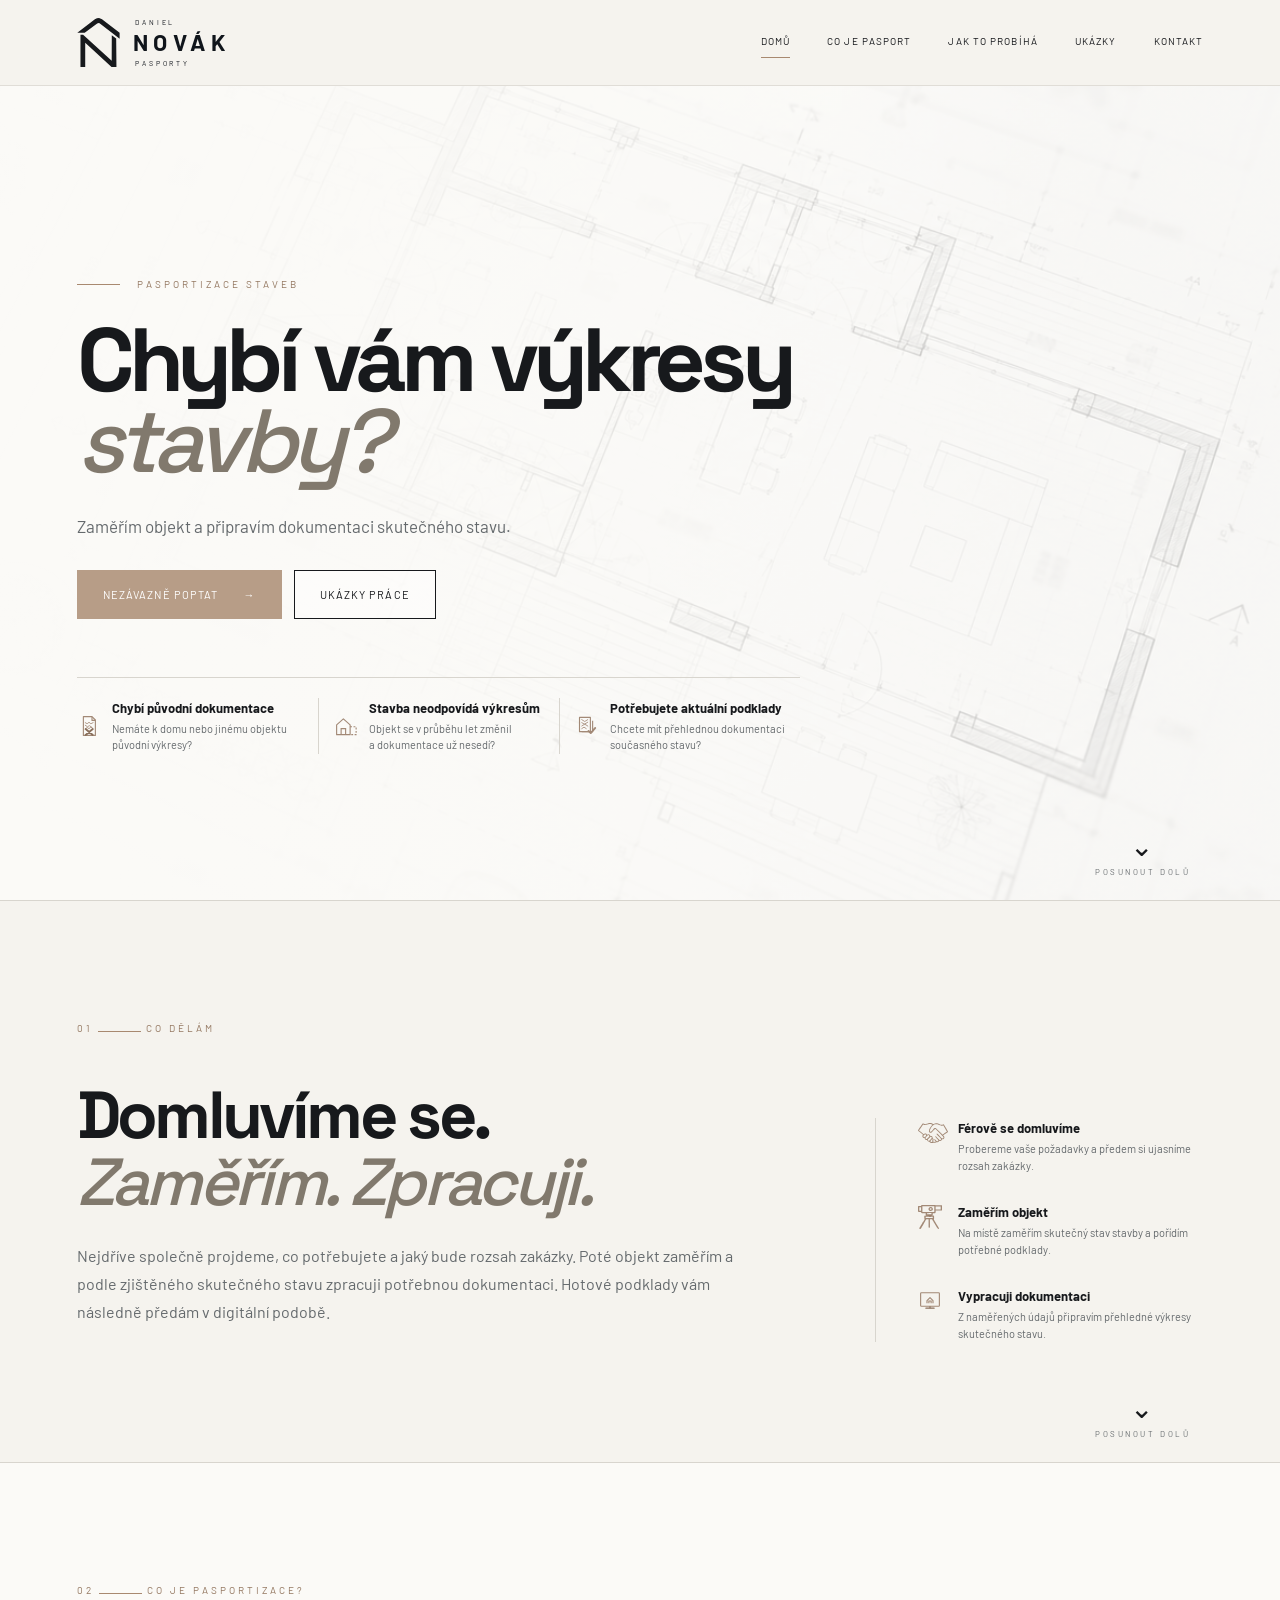
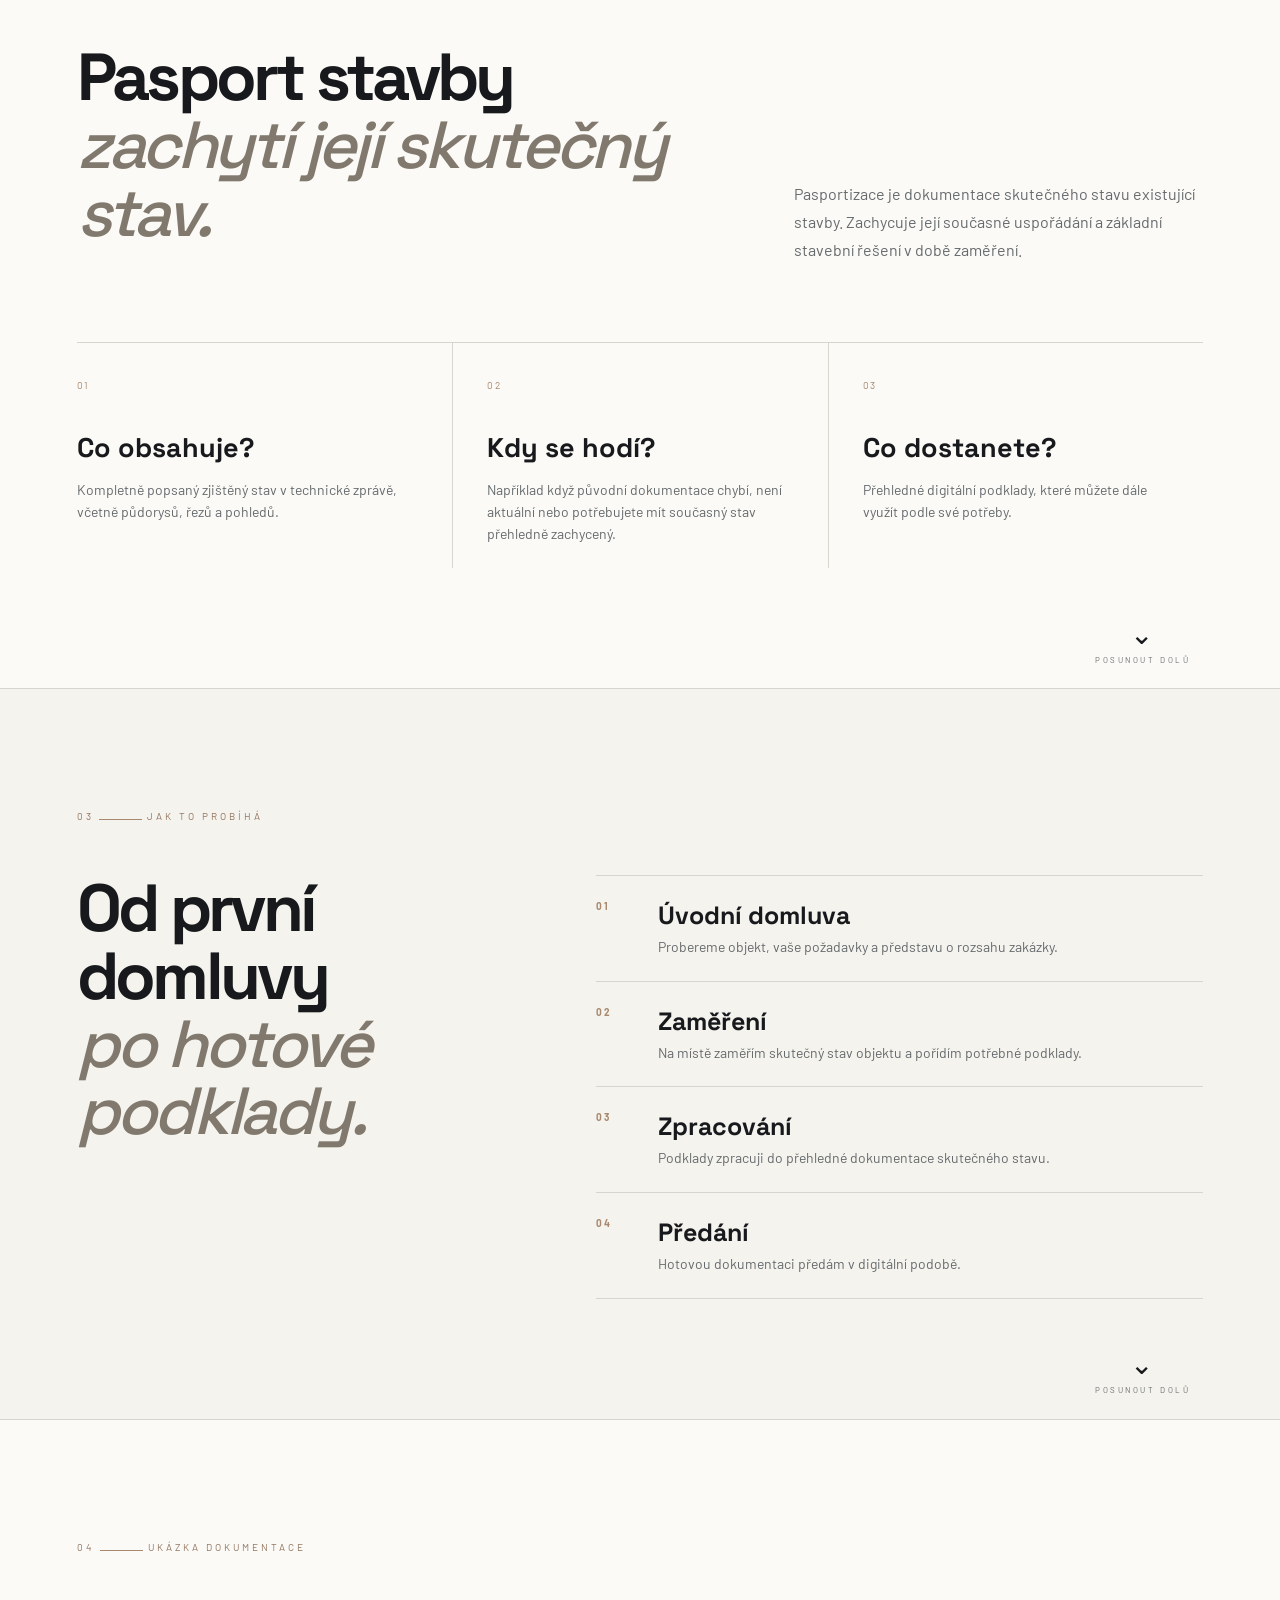
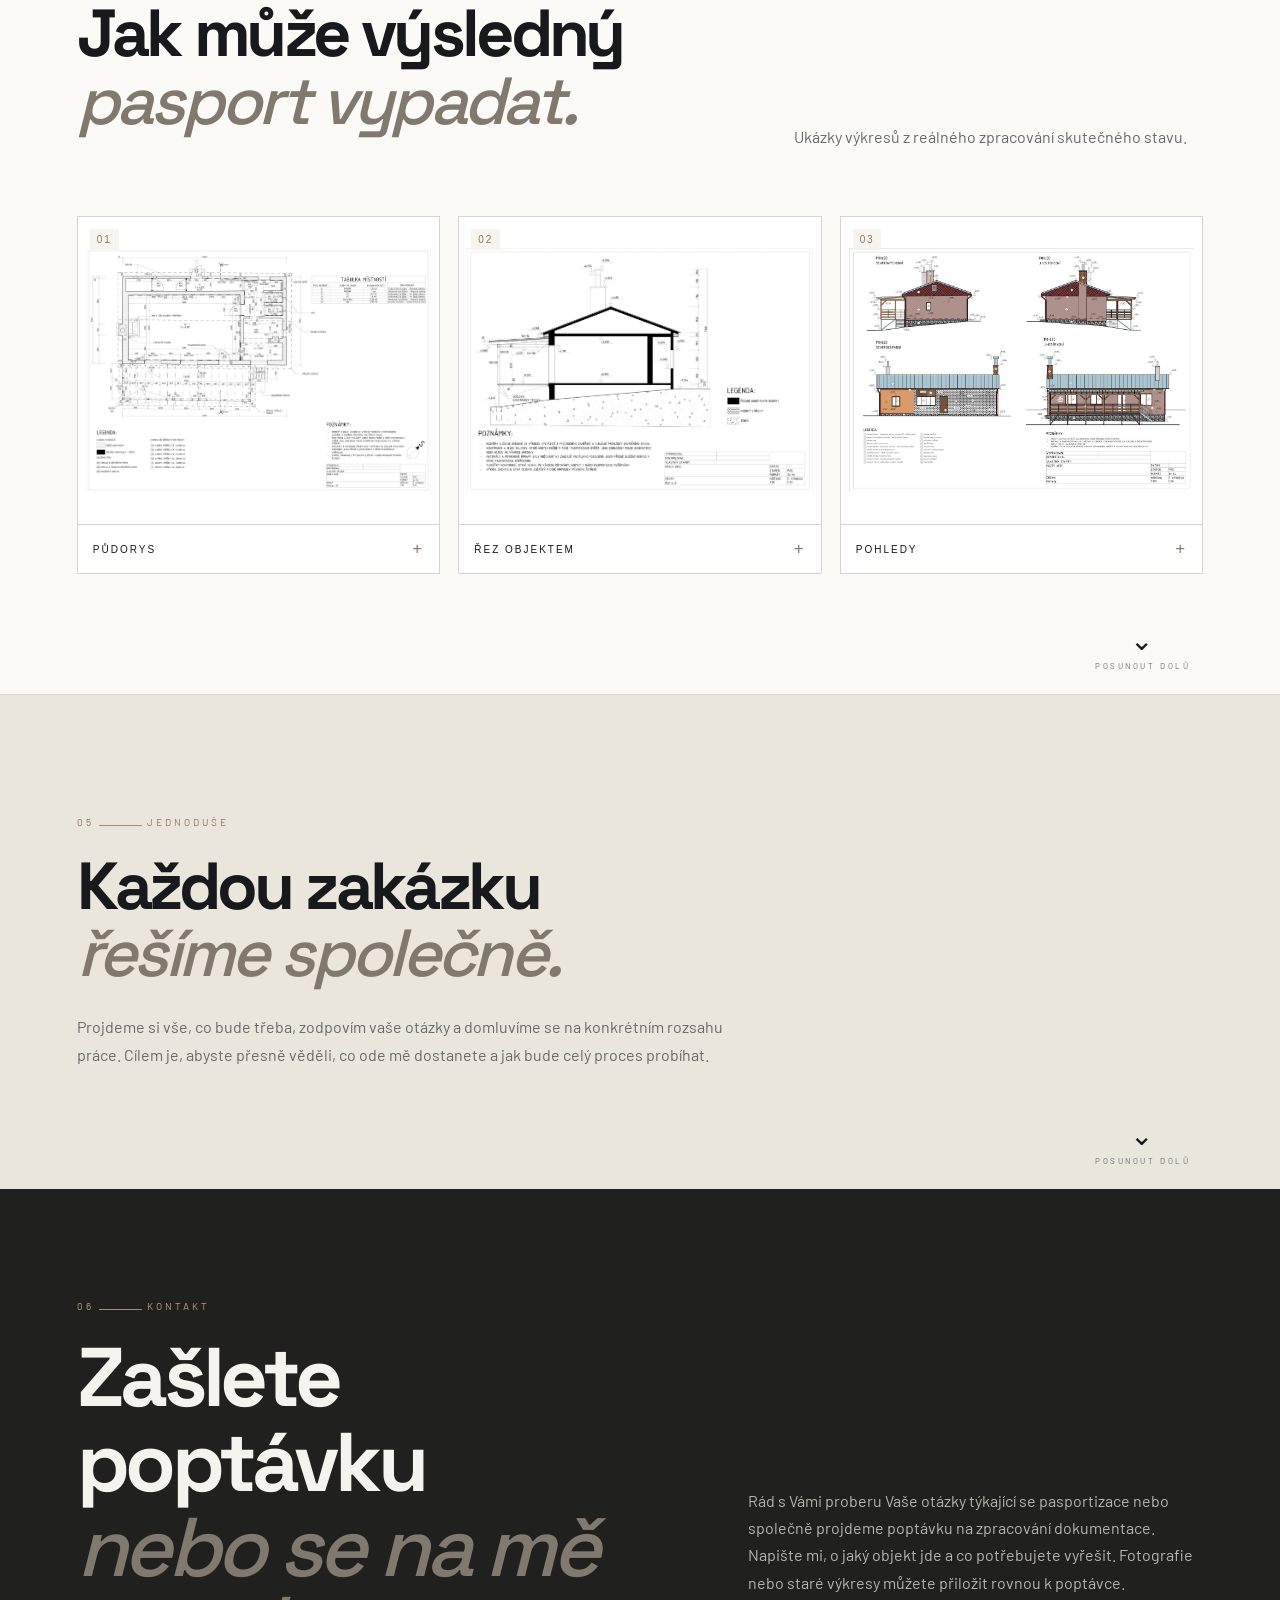
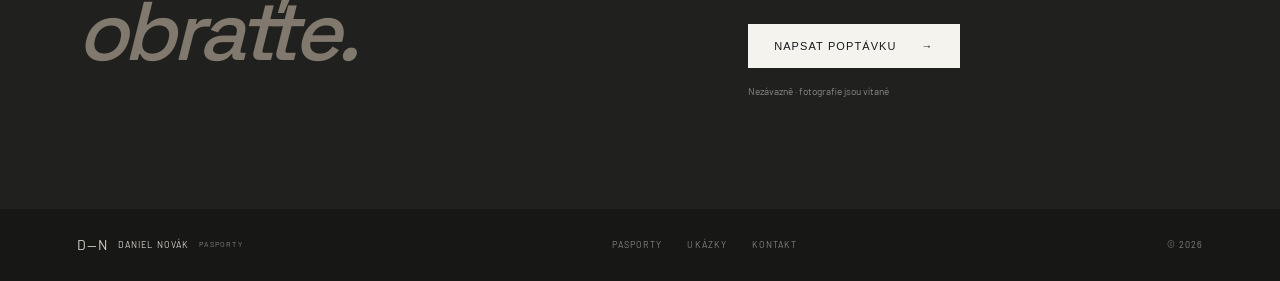
==== index.html @ d44c8918 "Upravit text sekce Co dělám" ====
<!doctype html>
<html lang="cs">
<head>
<meta charset="utf-8">
<meta name="viewport" content="width=device-width,initial-scale=1">
<meta name="description" content="Daniel Novák — pasporty staveb, zaměření skutečného stavu a přehledná technická dokumentace.">
<title>Daniel Novák — Pasporty staveb</title>
<link rel="stylesheet" href="style.css">
<link rel="icon" href="favicon.svg">
</head>
<body>
<header class="site-header">
  <a class="brand" href="#top" aria-label="Daniel Novák Pasporty">
    <img class="brand-mark" src="logo-mark.svg" alt="" aria-hidden="true">
    <span class="brand-type">
      <small>DANIEL</small>
      <strong>NOVÁK</strong>
      <small>PASPORTY</small>
    </span>
  </a>
  <nav>
    <a class="active" href="#top">Domů</a>
    <a href="#sluzby">Co je pasport</a>
    <a href="#proces">Jak to probíhá</a>
    <a href="#ukazky">Ukázky</a>
    <a href="#kontakt">Kontakt</a>
  </nav>
</header>

<main id="top">
<section class="hero">
  <div class="hero-blueprint" aria-hidden="true"></div>
  <div class="hero-inner">
    <div class="hero-copy">
      <div class="eyebrow"><span></span>PASPORTIZACE STAVEB</div>
      <h1>Chybí vám výkresy<br><em>stavby?</em></h1>
      <p class="lead">Zaměřím objekt a připravím dokumentaci skutečného stavu.</p>
      <div class="hero-actions">
        <a class="btn primary" href="#kontakt">Nezávazně poptat <span>→</span></a>
        <a class="btn secondary" href="#ukazky">Ukázky práce</a>
      </div>
      <div class="hero-services">
        <div><span class="feature-icon feature-svg" aria-hidden="true"><img src="icon-missing-doc.svg" alt=""></span><div><b>Chybí původní dokumentace</b><small>Nemáte k domu nebo jinému objektu<br>původní výkresy?</small></div></div>
        <div><span class="feature-icon feature-svg" aria-hidden="true"><img src="icon-changed-building.svg" alt=""></span><div><b>Stavba neodpovídá výkresům</b><small>Objekt se v průběhu let změnil<br>a dokumentace už nesedí?</small></div></div>
        <div><span class="feature-icon feature-svg" aria-hidden="true"><img src="icon-docs-check.svg" alt=""></span><div><b>Potřebujete aktuální podklady</b><small>Chcete mít přehlednou dokumentaci<br>současného stavu?</small></div></div>
      </div>
    <a class="scroll-cue" href="#intro" aria-label="Posunout dolů"><span>⌄</span>POSUNOUT DOLŮ</a>
  </div>
</section>

<section id="intro" class="intro modern-section">
  <a class="scroll-cue section-scroll-cue" href="#sluzby" aria-label="Posunout na další oddíl"><span>⌄</span>POSUNOUT DOLŮ</a>
  <div class="section-kicker">01 <i></i> CO DĚLÁM</div>
  <div class="intro-grid">
    <div>
      <h2>Domluvíme se.<br><em>Zaměřím. Zpracuji.</em></h2>
      <p>Nejdříve společně projdeme, co potřebujete a jaký bude rozsah zakázky. Poté objekt zaměřím a podle zjištěného skutečného stavu zpracuji potřebnou dokumentaci. Hotové podklady vám následně předám v digitální podobě.</p>
    </div>
    <div class="benefits">
      <div><span class="benefit-icon" aria-hidden="true"><img src="icon-handshake-user.svg" alt=""></span><b>Férově se domluvíme</b><small>Probereme vaše požadavky a předem si ujasníme rozsah zakázky.</small></div>
      <div><span class="benefit-icon" aria-hidden="true"><img src="icon-totalstation.svg" alt=""></span><b>Zaměřím objekt</b><small>Na místě zaměřím skutečný stav stavby a pořídím potřebné podklady.</small></div>
      <div><span class="benefit-icon" aria-hidden="true"><img src="icon-monitor-house.svg" alt=""></span><b>Vypracuji dokumentaci</b><small>Z naměřených údajů připravím přehledné výkresy skutečného stavu.</small></div>
    </div>
  </div>
</section>

<section id="sluzby" class="services modern-section">
  <a class="scroll-cue section-scroll-cue" href="#proces" aria-label="Posunout na další oddíl"><span>⌄</span>POSUNOUT DOLŮ</a>
  <div class="section-kicker">02 <i></i> CO JE PASPORTIZACE?</div>
  <div class="services-head">
    <div><h2>Pasport stavby<br><em>zachytí její skutečný stav.</em></h2></div>
    <p>Pasportizace je dokumentace skutečného stavu existující stavby. Zachycuje její současné uspořádání a základní stavební řešení v době zaměření.</p>
  </div>
  <div class="service-list">
    <article><span>01</span><h3>Co obsahuje?</h3><p>Kompletně popsaný zjištěný stav v technické zprávě, včetně půdorysů, řezů a pohledů.</p></article>
    <article><span>02</span><h3>Kdy se hodí?</h3><p>Například když původní dokumentace chybí, není aktuální nebo potřebujete mít současný stav přehledně zachycený.</p></article>
    <article><span>03</span><h3>Co dostanete?</h3><p>Přehledné digitální podklady, které můžete dále využít podle své potřeby.</p></article>
  </div>
</section>

<section id="proces" class="process modern-section">
  <a class="scroll-cue section-scroll-cue" href="#ukazky" aria-label="Posunout na další oddíl"><span>⌄</span>POSUNOUT DOLŮ</a>
  <div class="section-kicker">03 <i></i> JAK TO PROBÍHÁ</div>
  <div class="process-grid">
    <div><h2>Od první domluvy<br><em>po hotové podklady.</em></h2></div>
    <div class="steps">
      <div class="step"><b>01</b><div><h3>Úvodní domluva</h3><p>Probereme objekt, vaše požadavky a představu o rozsahu zakázky.</p></div></div>
      <div class="step"><b>02</b><div><h3>Zaměření</h3><p>Na místě zaměřím skutečný stav objektu a pořídím potřebné podklady.</p></div></div>
      <div class="step"><b>03</b><div><h3>Zpracování</h3><p>Podklady zpracuji do přehledné dokumentace skutečného stavu.</p></div></div>
      <div class="step"><b>04</b><div><h3>Předání</h3><p>Hotovou dokumentaci předám v digitální podobě.</p></div></div>
    </div>
  </div>
</section>

<section id="ukazky" class="samples modern-section">
  <a class="scroll-cue section-scroll-cue" href="#note" aria-label="Posunout na další oddíl"><span>⌄</span>POSUNOUT DOLŮ</a>
  <div class="section-kicker">04 <i></i> UKÁZKA DOKUMENTACE</div>
  <div class="samples-head">
    <div><h2>Jak může výsledný<br><em>pasport vypadat.</em></h2></div>
    <p>Ukázky výkresů z reálného zpracování skutečného stavu.</p>
  </div>
  <div class="sample-grid">
    <button class="sample-card" type="button" data-index="0"><span class="sample-number">01</span><img src="Pudorys1NP.jpg" alt="Ukázka půdorysu skutečného stavu"><span class="sample-label">PŮDORYS <b>+</b></span></button>
    <button class="sample-card" type="button" data-index="1"><span class="sample-number">02</span><img src="Rez.jpg" alt="Ukázka řezu skutečného stavu"><span class="sample-label">ŘEZ OBJEKTEM <b>+</b></span></button>
    <button class="sample-card" type="button" data-index="2"><span class="sample-number">03</span><img src="Pohledy.jpg" alt="Ukázka pohledů skutečného stavu"><span class="sample-label">POHLEDY <b>+</b></span></button>
  </div>
</section>

<section id="note" class="note-section modern-section">
  <a class="scroll-cue section-scroll-cue" href="#kontakt" aria-label="Posunout na další oddíl"><span>⌄</span>POSUNOUT DOLŮ</a>
  <div class="note-inner">
    <div class="section-kicker">05 <i></i> JEDNODUŠE</div>
    <h2>Každou zakázku<br><em>řešíme společně.</em></h2>
    <p>Projdeme si vše, co bude třeba, zodpovím vaše otázky a domluvíme se na konkrétním rozsahu práce. Cílem je, abyste přesně věděli, co ode mě dostanete a jak bude celý proces probíhat.</p>
  </div>
</section>

<section id="kontakt" class="contact">
  <div class="contact-grid">
    <div>
      <div class="section-kicker">06 <i></i> KONTAKT</div>
      <h2>Zašlete poptávku<br><em>nebo se na mě obraťte.</em></h2>
    </div>
    <div class="contact-copy">
      <p>Rád s Vámi proberu Vaše otázky týkající se pasportizace nebo společně projdeme poptávku na zpracování dokumentace. Napište mi, o jaký objekt jde a co potřebujete vyřešit. Fotografie nebo staré výkresy můžete přiložit rovnou k poptávce.</p>
      <button class="btn contact-btn" type="button" id="openForm">Napsat poptávku <span>→</span></button>
      <small>Nezávazně · fotografie jsou vítané</small>
    </div>
  </div>
</section>
</main>

<footer>
  <a class="footer-brand" href="#top"><span>D—N</span> DANIEL NOVÁK <small>PASPORTY</small></a>
  <div><a href="#sluzby">Pasporty</a><a href="#ukazky">Ukázky</a><a href="#kontakt">Kontakt</a></div>
  <span>© 2026</span>
</footer>

<div class="modal" id="formModal" aria-hidden="true">
  <div class="modal-inner">
    <button class="close" id="closeForm" aria-label="Zavřít">×</button>
    <div class="section-kicker">POPTÁVKA</div>
    <h2>Co potřebujete vyřešit?</h2>
    <p class="modal-intro">Stačí popsat situaci vlastními slovy. Pokud máte fotografie nebo staré podklady, můžete je přiložit.</p>
    <div id="formStatus" class="form-status" aria-live="polite" hidden></div>
    <form id="contactForm" action="https://api.web3forms.com/submit" method="POST" enctype="multipart/form-data">
      <input type="hidden" name="access_key" value="3f8d114f-0307-4c4b-8a6a-3b3fb3fdbe25">
      <input type="hidden" name="subject" value="Nová poptávka z d-novak.cz">
      <input type="checkbox" name="botcheck" tabindex="-1" autocomplete="off" style="display:none">
      <label>Co potřebujete?*<textarea name="message" required placeholder="Např. potřebuji zaměřit starší rodinný dům a připravit půdorysy…"></textarea></label>
      <div class="form-grid">
        <label>E-mail*<input type="email" name="email" required placeholder="vas@email.cz"></label>
        <label>Telefon<input type="tel" name="phone" placeholder="+420 …"></label>
      </div>
      <label>Fotografie nebo podklady<input type="file" name="attachment" multiple accept="image/*,.pdf"></label>
      <p class="note">Přílohy jsou dobrovolné. Pomohou mi lépe pochopit rozsah zakázky.</p>
      <label class="check"><input type="checkbox" name="consent" value="Souhlasím" required><span>Souhlasím se zpracováním údajů za účelem vyřízení poptávky.</span></label>
      <button class="btn primary" type="submit">Odeslat poptávku <span>→</span></button>
    </form>
  </div>
</div>
<div class="lightbox" id="drawingLightbox" aria-hidden="true">
  <button class="lightbox-close" type="button" aria-label="Zavřít">×</button>
  <button class="lightbox-arrow lightbox-prev" type="button" aria-label="Předchozí výkres">←</button>
  <div class="lightbox-stage">
    <img id="lightboxImage" src="" alt="">
    <div class="lightbox-meta"><span id="lightboxTitle"></span><small id="lightboxCount"></small></div>
  </div>
  <button class="lightbox-arrow lightbox-next" type="button" aria-label="Další výkres">→</button>
</div>
<script src="script.js"></script>
</body>
</html>
---- style.css ----
@import url('https://fonts.googleapis.com/css2?family=Barlow:wght@400;500;600;700&family=Space+Grotesk:wght@400;500;600;700&display=swap');
:root{
--bg:#f5f3ee;--paper:#fbfaf7;--ink:#17191c;--muted:#656a6d;--line:#d8d5ce;--accent:#a88970;--dark:#20211f;
}
*{box-sizing:border-box}
html{scroll-behavior:smooth}
body{margin:0;background:var(--bg);color:var(--ink);font-family:Barlow,Arial,sans-serif;line-height:1.55}
body.lock{overflow:hidden}
a{color:inherit;text-decoration:none}
.site-header{height:86px;padding:0 6vw;display:flex;align-items:center;justify-content:space-between;position:sticky;top:0;background:rgba(245,243,238,.88);backdrop-filter:blur(14px);z-index:10;border-bottom:1px solid rgba(216,213,206,.7)}
.brand{display:flex;align-items:center;gap:13px;color:#10151b}
.brand-mark{width:43px;height:49px;flex:none}
.brand-type{display:grid;line-height:1}
.brand-type small{font-size:7px;letter-spacing:.42em;margin-left:2px}
.brand-type strong{font-size:23px;letter-spacing:.24em;margin:5px 0 6px}
nav{display:flex;gap:37px;align-items:center;text-transform:uppercase;font-size:10px;letter-spacing:.11em}
nav a{padding:7px 0;border-bottom:1px solid transparent;transition:.2s}
nav a.active{border-color:var(--accent)}
@media (hover:hover) and (pointer:fine){nav a:hover{border-color:var(--accent)}}
.hero{min-height:calc(100vh - 86px);position:relative;overflow:hidden;background:var(--paper)}
.hero-blueprint{position:absolute;inset:0;background-image:linear-gradient(90deg,rgba(251,250,247,.98) 0%,rgba(251,250,247,.88) 29%,rgba(251,250,247,.42) 55%,rgba(251,250,247,.05) 78%),url("pudorys_title.png");background-repeat:no-repeat;background-size:cover,auto 125%;background-position:center,right center;opacity:.34;transition:opacity .2s}
.hero-inner{position:relative;z-index:1;min-height:calc(100vh - 86px);padding:110px 6vw 65px;display:flex;align-items:center}
.hero-copy{max-width:900px}
.eyebrow,.section-kicker{font-size:10px;letter-spacing:.3em;color:#947861;text-transform:uppercase}
.eyebrow{display:flex;align-items:center;gap:17px}.eyebrow span,.section-kicker i{display:inline-block;width:43px;height:1px;background:var(--accent)}
.hero h1{font:700 clamp(58px,7vw,100px)/.91 "Space Grotesk",Arial,sans-serif;letter-spacing:-.065em;margin:27px 0 29px}
em{font-style:italic;font-weight:500;color:#81796d}
.lead{max-width:650px;color:var(--muted);font-size:17px;line-height:1.65;margin:0 0 30px}
.hero-actions{display:flex;gap:12px;margin-bottom:58px}
.btn{display:inline-flex;align-items:center;justify-content:center;gap:25px;padding:15px 25px;border:1px solid var(--ink);font-size:11px;letter-spacing:.1em;text-transform:uppercase;cursor:pointer;transition:.2s}
.btn.primary{background:#b79d87;color:white;border-color:#b79d87}.btn:hover{transform:translateY(-1px);background:var(--ink);color:white;border-color:var(--ink)}
.btn.secondary{background:rgba(255,255,255,.3)}
.hero-services{display:grid;grid-template-columns:repeat(3,1fr);max-width:900px;border-top:1px solid var(--line);padding-top:20px}
.hero-services>div{display:flex;gap:11px;padding-right:15px;min-width:0}
.hero-services>div+div{border-left:1px solid var(--line);padding-left:15px}
.feature-icon{font-size:27px;color:var(--accent);line-height:1}
.hero-services b,.benefits b{display:block;font-size:13px;margin-bottom:3px}.hero-services small,.benefits small{display:block;color:var(--muted);font-size:11px;line-height:1.5}.feature-svg{display:flex;align-items:center;flex:none}.feature-svg img{width:24px;height:24px;display:block}
.scroll-cue{position:absolute;right:7vw;bottom:22px;font-size:8px;letter-spacing:.32em;color:var(--muted);display:grid;gap:7px;text-align:center;cursor:pointer;transition:color .2s;text-decoration:none}.section-scroll-cue{z-index:2}.scroll-cue span{font-size:28px;line-height:1;color:var(--ink);transition:transform .2s}.scroll-cue:hover{color:var(--ink)}.scroll-cue:hover span{transform:translateY(3px)}
.modern-section{position:relative;padding:120px 6vw;border-top:1px solid var(--line)}
.intro-grid{margin-top:45px;display:grid;grid-template-columns:1.35fr .65fr;gap:9vw;align-items:end}
.intro h2,.services h2,.process h2,.samples h2,.note-section h2,.contact h2{font:700 clamp(44px,5.2vw,74px)/1.02 "Space Grotesk",Arial,sans-serif;letter-spacing:-.055em;margin:0 0 25px}
.intro p,.services-head p,.samples-head p,.note-inner p{max-width:660px;color:var(--muted);font-size:16px;line-height:1.75}
.text-link{display:inline-block;margin-top:13px;font-size:10px;letter-spacing:.2em;text-transform:uppercase;color:#947861;border-bottom:1px solid var(--accent);padding-bottom:6px}.text-link span{margin-left:18px}
.benefits{border-left:1px solid var(--line);padding-left:42px;display:grid;gap:28px}.benefits>div{display:grid;grid-template-columns:40px 1fr;align-items:start}.benefits span{color:var(--accent);grid-row:span 2}.benefit-icon{width:30px;height:30px;display:flex;align-items:center;justify-content:flex-start}.benefit-icon img{width:24px;height:24px;display:block}.benefit-icon img[src="icon-handshake-user.svg"]{width:30px;height:20px;object-fit:contain}
.services{background:var(--paper)}.services-head{display:grid;grid-template-columns:1.2fr .8fr;gap:8vw;margin-top:45px;align-items:end}
.services-head p{margin:0 0 8px}.service-list{display:grid;grid-template-columns:repeat(3,1fr);margin-top:70px;border-top:1px solid var(--line)}
.service-list article{padding:28px 34px 10px 0;min-height:205px}.service-list article+article{border-left:1px solid var(--line);padding-left:34px}.service-list article>span{font-size:10px;color:var(--accent);letter-spacing:.15em}.service-list h3{font:700 27px "Space Grotesk",Arial,sans-serif;margin:34px 0 10px}.service-list p{color:var(--muted);font-size:14px;max-width:360px}
.process-grid{display:grid;grid-template-columns:.8fr 1.2fr;gap:9vw;margin-top:50px}.steps{max-width:850px}.step{display:grid;grid-template-columns:52px 1fr;gap:10px;padding:23px 0;border-top:1px solid var(--line)}.step:last-child{border-bottom:1px solid var(--line)}.step>b{font-size:10px;color:var(--accent);letter-spacing:.12em}.step h3{font:700 25px "Space Grotesk",Arial,sans-serif;margin:0 0 5px}.step p{color:var(--muted);font-size:14px;margin:0}
.samples{background:var(--paper)}.samples-head{display:grid;grid-template-columns:1.2fr .8fr;gap:8vw;margin-top:45px;align-items:end}.samples-head p{margin:0 0 10px}
.note-section{background:#eae6dc}.note-inner{max-width:1000px}.note-inner h2{margin-top:22px}.note-inner p{margin:0}
.contact{padding:110px 6vw;background:var(--dark);color:var(--bg)}.contact-grid{display:grid;grid-template-columns:1.1fr .9fr;gap:9vw;align-items:end}.contact .section-kicker{color:#b89d85}.contact h2{font-size:clamp(52px,6.5vw,88px);margin-top:20px}.contact-copy p{max-width:500px;color:#b8b5ae;font-size:16px;line-height:1.7;margin:0 0 28px}.contact-btn{background:var(--bg);color:var(--ink);border-color:var(--bg)}.contact-copy>small{display:block;margin-top:16px;color:#85857f;font-size:10px}
footer{display:flex;align-items:center;justify-content:space-between;padding:25px 6vw;background:#171816;color:#85857f;font-size:9px;letter-spacing:.12em;text-transform:uppercase}.footer-brand{display:flex;gap:10px;align-items:center;color:#d7d2c9}.footer-brand span{font-size:14px}.footer-brand small{color:#85857f}.footer-brand+div{display:flex;gap:25px}
.modal{display:none;position:fixed;inset:0;background:#171816aa;z-index:30;padding:24px 20px;overflow:auto}.modal.open{display:flex;align-items:flex-start;justify-content:center}.modal-inner{position:relative;width:min(820px,100%);max-height:calc(100vh - 48px);overflow:auto;background:var(--bg);padding:52px 55px;margin:auto}.close{position:absolute;right:18px;top:18px;z-index:2;width:42px;height:42px;border:1px solid var(--line);background:var(--paper);font-size:28px;line-height:1;cursor:pointer;color:var(--ink);display:flex;align-items:center;justify-content:center;border-radius:50%;box-shadow:0 2px 8px #17181618}.close:hover{background:var(--bg)}.modal h2{font:700 43px/1 "Space Grotesk",Arial,sans-serif;letter-spacing:-.04em;margin:16px 0 13px}.modal-intro{color:var(--muted);font-size:14px;max-width:570px;margin:0 0 30px}form{display:grid;gap:20px}label{display:grid;gap:8px;font-size:11px;color:var(--muted)}textarea,input[type=email],input[type=tel],input[type=file]{font:14px Arial;border:1px solid var(--line);background:var(--paper);padding:12px;color:var(--ink);border-radius:0}textarea{min-height:135px;resize:vertical}.form-grid{display:grid;grid-template-columns:1fr 1fr;gap:15px}.check{display:flex;align-items:flex-start;gap:9px}.check input{margin-top:3px}.note{font-size:10px;color:var(--muted);margin:-10px 0 0}
.form-status{padding:15px 18px;border:1px solid var(--line);background:var(--paper);font-size:13px;line-height:1.45;margin:0 0 22px}
.form-status.success{background:#e8f6ec;border-color:#9ed2aa;color:#176b2c;font-weight:600}
.form-status.error{background:#fbeaea;border-color:#e2a4a4;color:#8b2525}
.form-status[hidden]{display:none}
@media(max-width:650px){
.site-header{height:70px;padding:0 6vw}.brand-mark{width:36px;height:41px}.brand-type strong{font-size:18px}nav{gap:14px;font-size:8px}nav a:nth-child(2),nav a:nth-child(3){display:none}
.hero{min-height:calc(100svh - 70px)}.hero-blueprint{background-size:cover,auto 100%;background-position:center,right center;opacity:.2}.hero-inner{min-height:calc(100svh - 70px);padding:80px 7vw 45px;align-items:center}.hero h1{font-size:clamp(50px,14vw,75px)}.lead{font-size:15px}.hero-actions{margin-bottom:40px;flex-wrap:wrap}.hero-services{grid-template-columns:1fr}.hero-services>div{padding:14px 0}.hero-services>div+div{border-left:0;border-top:1px solid var(--line);padding-left:0}.scroll-cue{display:none}
.modern-section{padding:82px 7vw}.intro-grid,.services-head,.process-grid,.samples-head,.contact-grid{grid-template-columns:1fr;gap:38px}.intro h2,.services h2,.process h2,.samples h2,.note-section h2{font-size:clamp(42px,12vw,60px)}.benefits{border-left:0;border-top:1px solid var(--line);padding:28px 0 0}.service-list{grid-template-columns:1fr;margin-top:45px}.service-list article,.service-list article+article{border-left:0;border-bottom:1px solid var(--line);padding:24px 0;min-height:0}.service-list h3{margin:20px 0 7px}.samples-head{margin-top:38px}.contact{padding:82px 7vw}.contact h2{font-size:clamp(48px,14vw,70px)}footer{flex-wrap:wrap;gap:18px}.footer-brand+div{display:none}.modal{padding:12px}.modal-inner{width:100%;max-height:calc(100vh - 24px);min-height:100%;padding:45px 25px}.modal h2{font-size:36px}.form-grid{grid-template-columns:1fr}
}
.sample-grid{display:grid !important;grid-template-columns:repeat(3,minmax(0,1fr)) !important;gap:18px;margin-top:55px}
.sample-card{position:relative;display:block;width:100%;padding:0;border:1px solid var(--line);background:#fff;overflow:hidden;cursor:pointer;text-align:left;color:var(--ink);transition:transform .25s,box-shadow .25s}
.sample-card:hover{transform:translateY(-4px);box-shadow:0 14px 35px rgba(23,25,28,.09)}
.sample-card img{display:block;width:100%;height:clamp(220px,24vw,330px);object-fit:contain;background:#fff;padding:8px}
.sample-number{position:absolute;z-index:1;top:12px;left:12px;font-size:10px;letter-spacing:.18em;color:#947861;background:rgba(245,243,238,.9);padding:5px 7px}
.sample-label{display:flex;justify-content:space-between;align-items:center;border-top:1px solid var(--line);padding:14px 15px;font-size:10px;letter-spacing:.2em;color:var(--ink)}
.sample-label b{font-size:17px;font-weight:400;color:#947861}
.lightbox{display:none;position:fixed;inset:0;z-index:50;background:rgba(17,18,17,.94);padding:35px 90px;align-items:center;justify-content:center}
.lightbox.open{display:flex}
.lightbox-stage{width:min(1120px,88vw);height:calc(100vh - 70px);display:flex;flex-direction:column;align-items:center;justify-content:center;gap:12px}
.lightbox-stage img{max-width:100%;max-height:calc(100% - 38px);object-fit:contain;background:#fff}
.lightbox-meta{width:100%;display:flex;justify-content:space-between;color:#ddd8cf;text-transform:uppercase;letter-spacing:.18em;font-size:10px}
.lightbox-meta small{color:#a89f92}
.lightbox-close,.lightbox-arrow{position:absolute;border:0;background:none;color:#f5f3ee;cursor:pointer;font-family:Barlow,Arial,sans-serif}
.lightbox-close{right:25px;top:18px;font-size:38px;font-weight:300}
.lightbox-arrow{top:50%;transform:translateY(-50%);font-size:34px;padding:25px 18px;opacity:.8;transition:opacity .2s}
.lightbox-arrow:hover{opacity:1}.lightbox-prev{left:20px}.lightbox-next{right:20px}
@media(min-width:651px) and (max-width:800px){
.hero-services{grid-template-columns:repeat(3,1fr)}
.hero-services>div{padding:0 15px 0 0}
.hero-services>div+div{border-left:1px solid var(--line);border-top:0;padding-left:15px}
}

@media(max-width:600px){.sample-grid{grid-template-columns:1fr !important;gap:14px;margin-top:40px}.sample-card img{height:290px}.lightbox{padding:20px 50px}.lightbox-stage{width:100%;height:calc(100vh - 40px)}.lightbox-arrow{font-size:28px;padding:15px 8px}.lightbox-prev{left:5px}.lightbox-next{right:5px}}
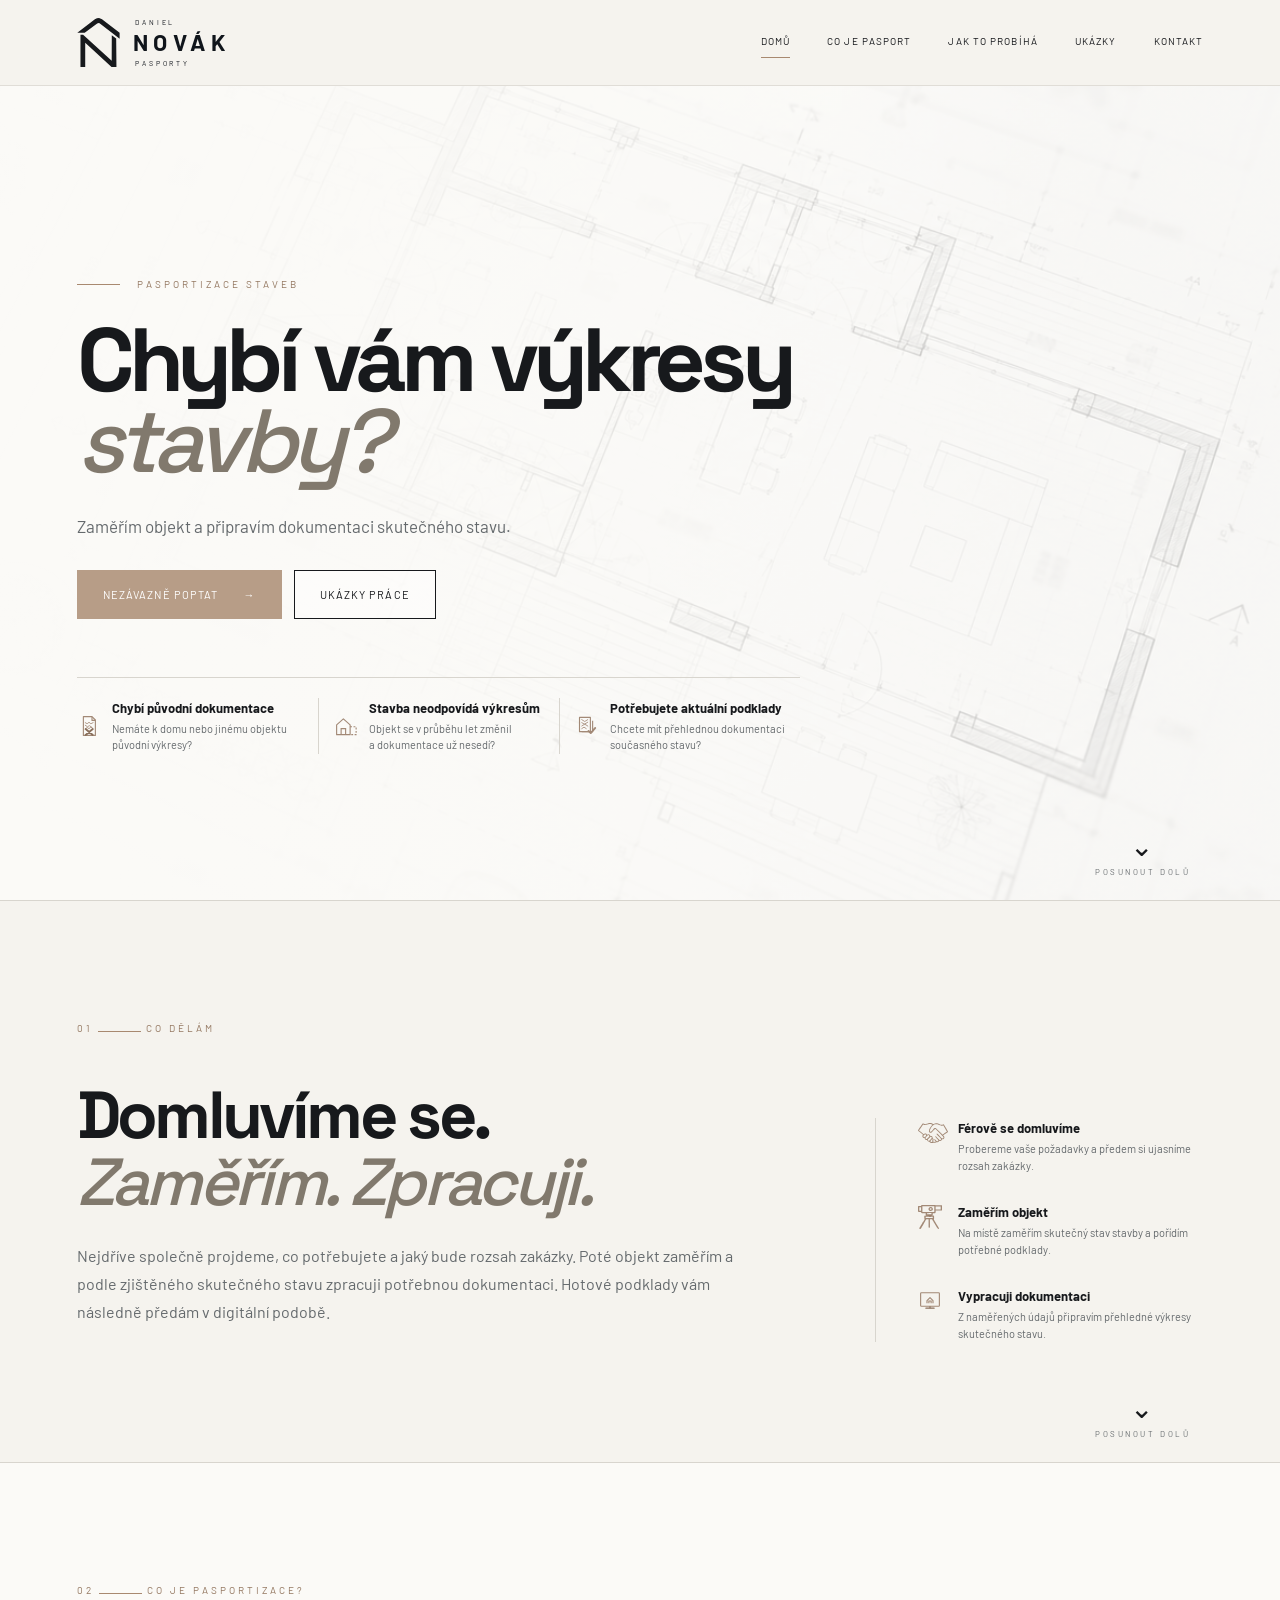
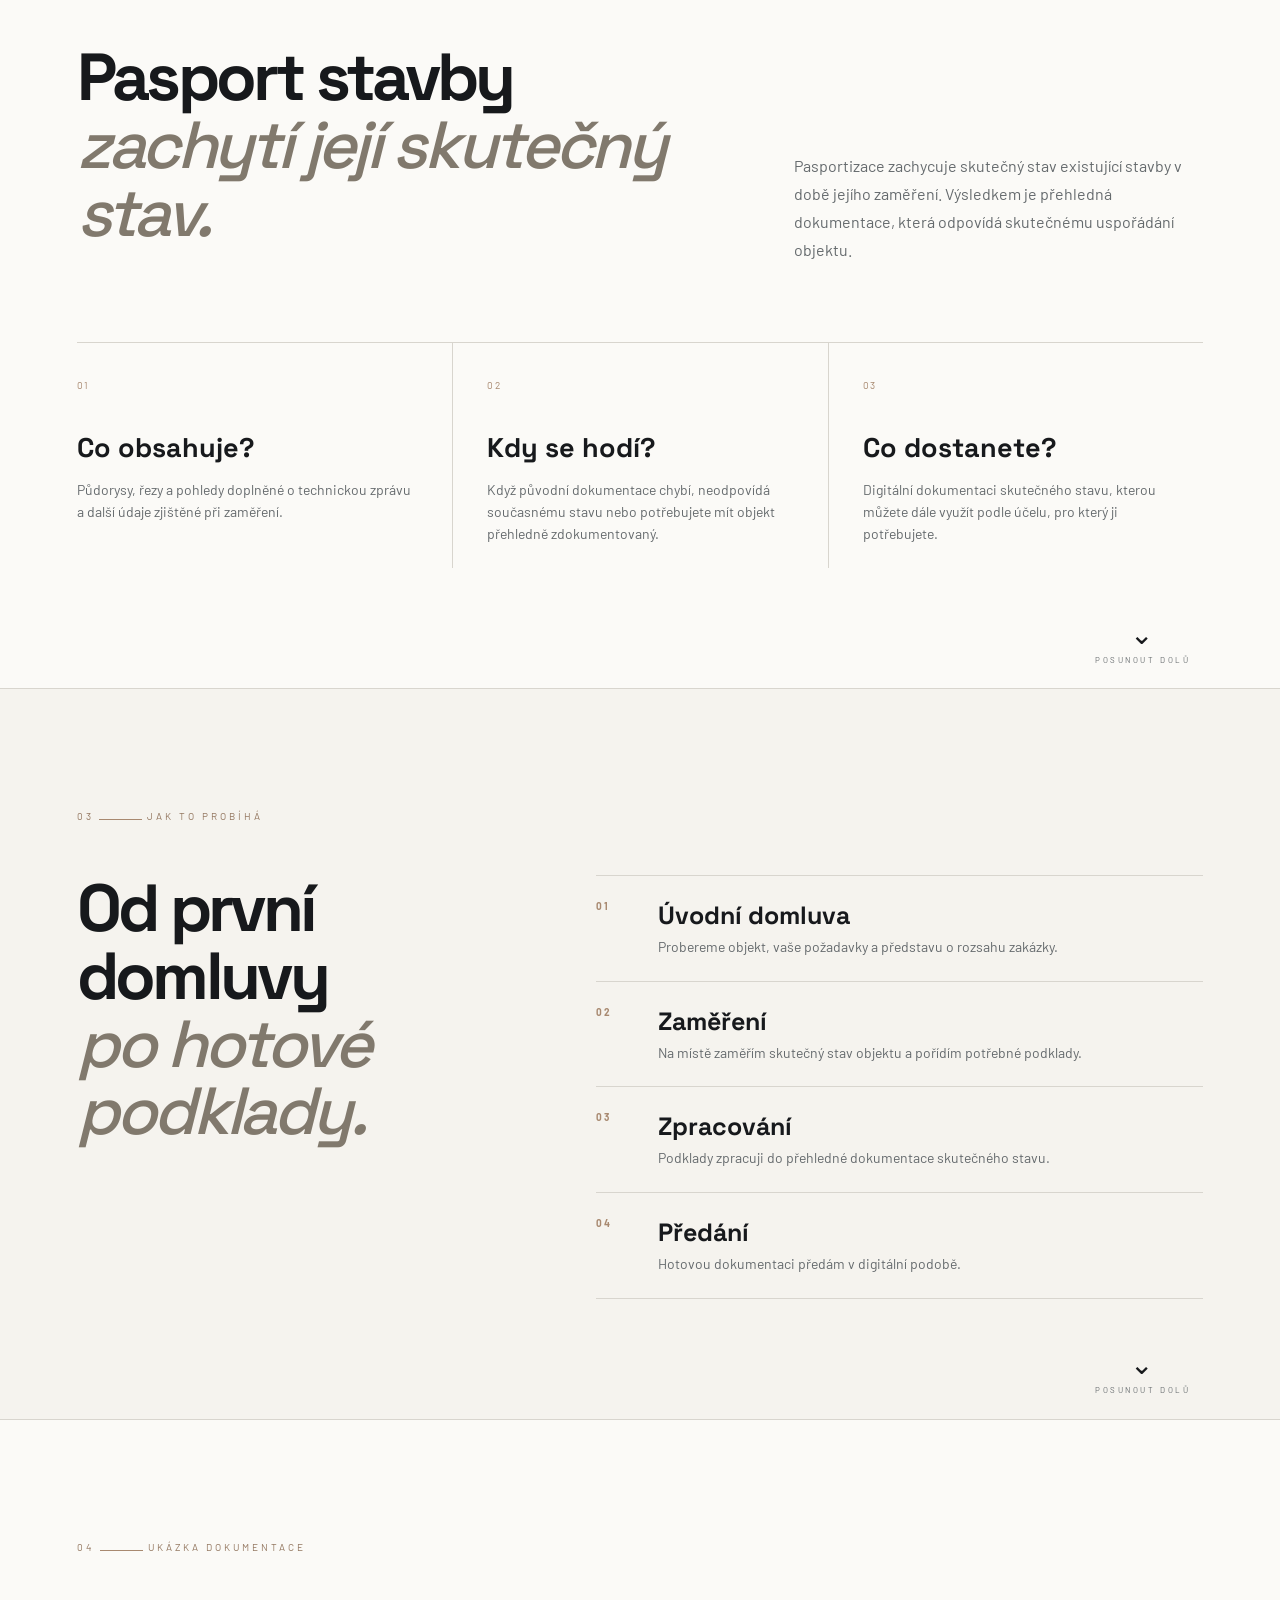
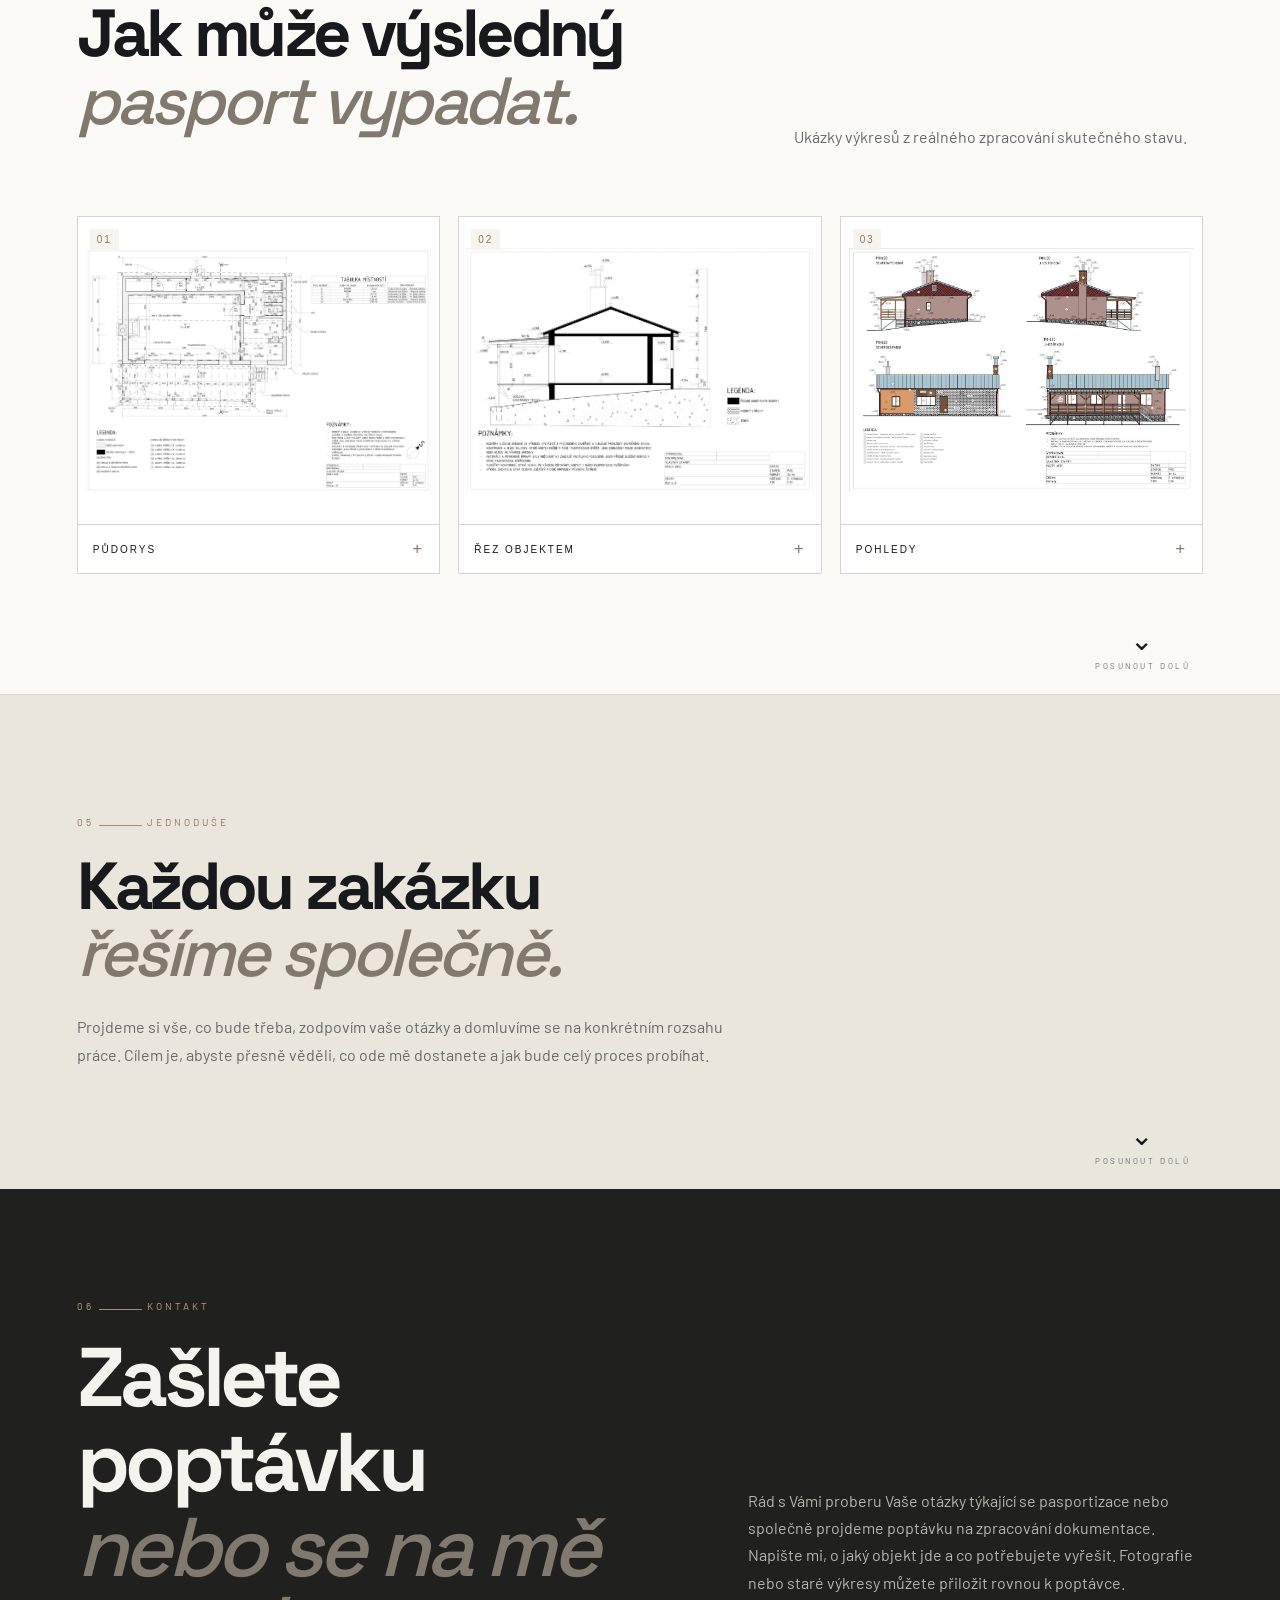
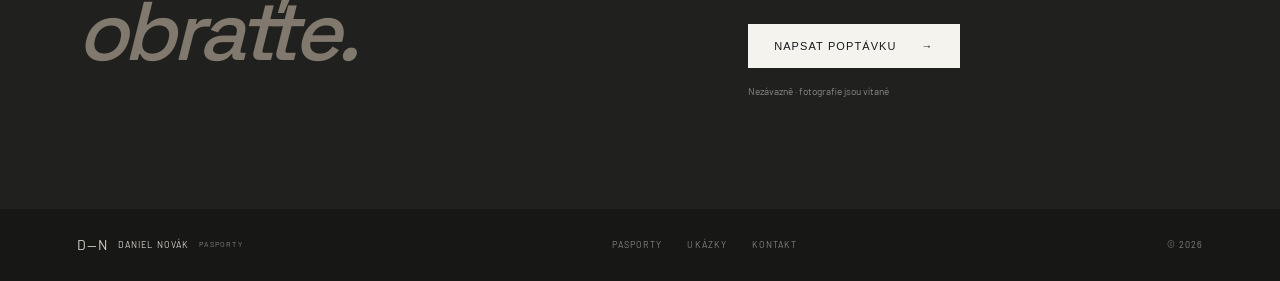
==== commit a47b6c32: "Upravit text sekce Co je pasportizace" ====
--- a/index.html
+++ b/index.html
@@ -69,12 +69,12 @@
   <div class="section-kicker">02 <i></i> CO JE PASPORTIZACE?</div>
   <div class="services-head">
     <div><h2>Pasport stavby<br><em>zachytí její skutečný stav.</em></h2></div>
-    <p>Pasportizace je dokumentace skutečného stavu existující stavby. Zachycuje její současné uspořádání a základní stavební řešení v době zaměření.</p>
+    <p>Pasportizace zachycuje skutečný stav existující stavby v době jejího zaměření. Výsledkem je přehledná dokumentace, která odpovídá skutečnému uspořádání objektu.</p>
   </div>
   <div class="service-list">
-    <article><span>01</span><h3>Co obsahuje?</h3><p>Kompletně popsaný zjištěný stav v technické zprávě, včetně půdorysů, řezů a pohledů.</p></article>
-    <article><span>02</span><h3>Kdy se hodí?</h3><p>Například když původní dokumentace chybí, není aktuální nebo potřebujete mít současný stav přehledně zachycený.</p></article>
-    <article><span>03</span><h3>Co dostanete?</h3><p>Přehledné digitální podklady, které můžete dále využít podle své potřeby.</p></article>
+    <article><span>01</span><h3>Co obsahuje?</h3><p>Půdorysy, řezy a pohledy doplněné o technickou zprávu a další údaje zjištěné při zaměření.</p></article>
+    <article><span>02</span><h3>Kdy se hodí?</h3><p>Když původní dokumentace chybí, neodpovídá současnému stavu nebo potřebujete mít objekt přehledně zdokumentovaný.</p></article>
+    <article><span>03</span><h3>Co dostanete?</h3><p>Digitální dokumentaci skutečného stavu, kterou můžete dále využít podle účelu, pro který ji potřebujete.</p></article>
   </div>
 </section>
 
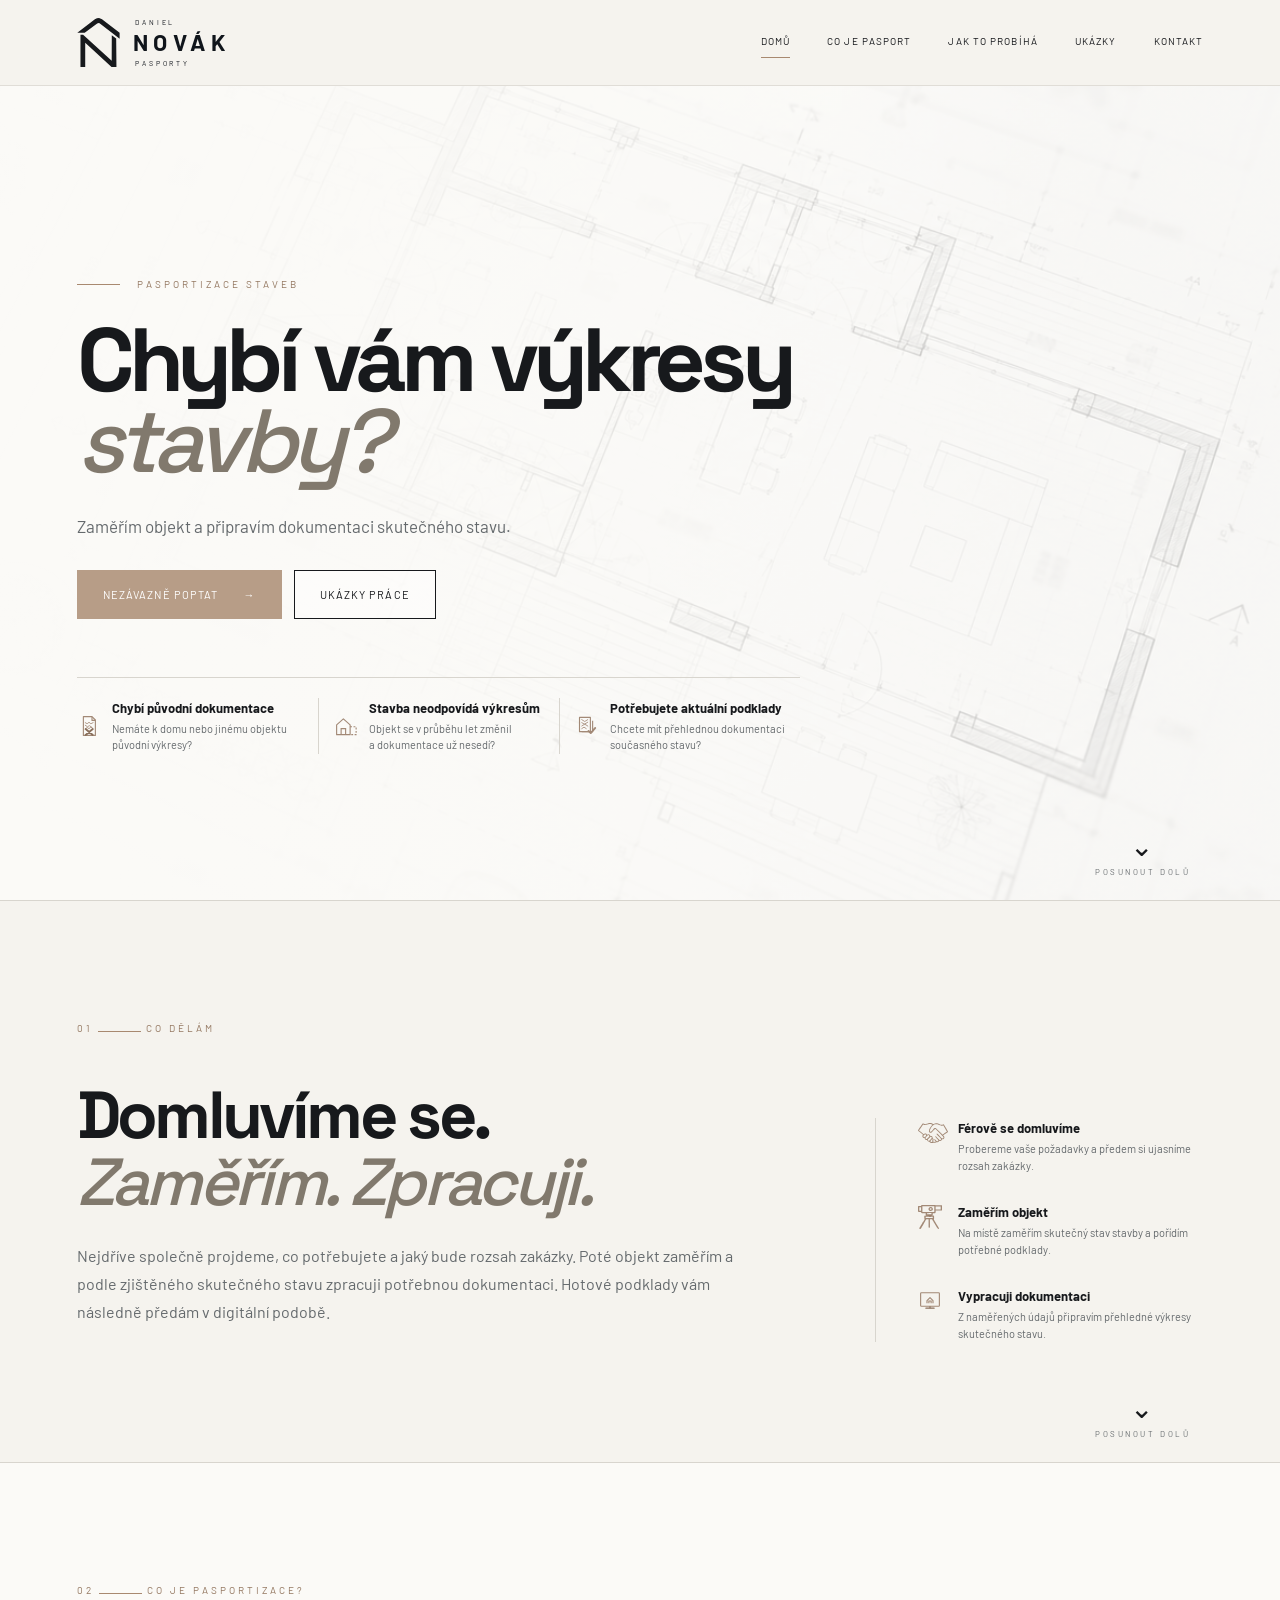
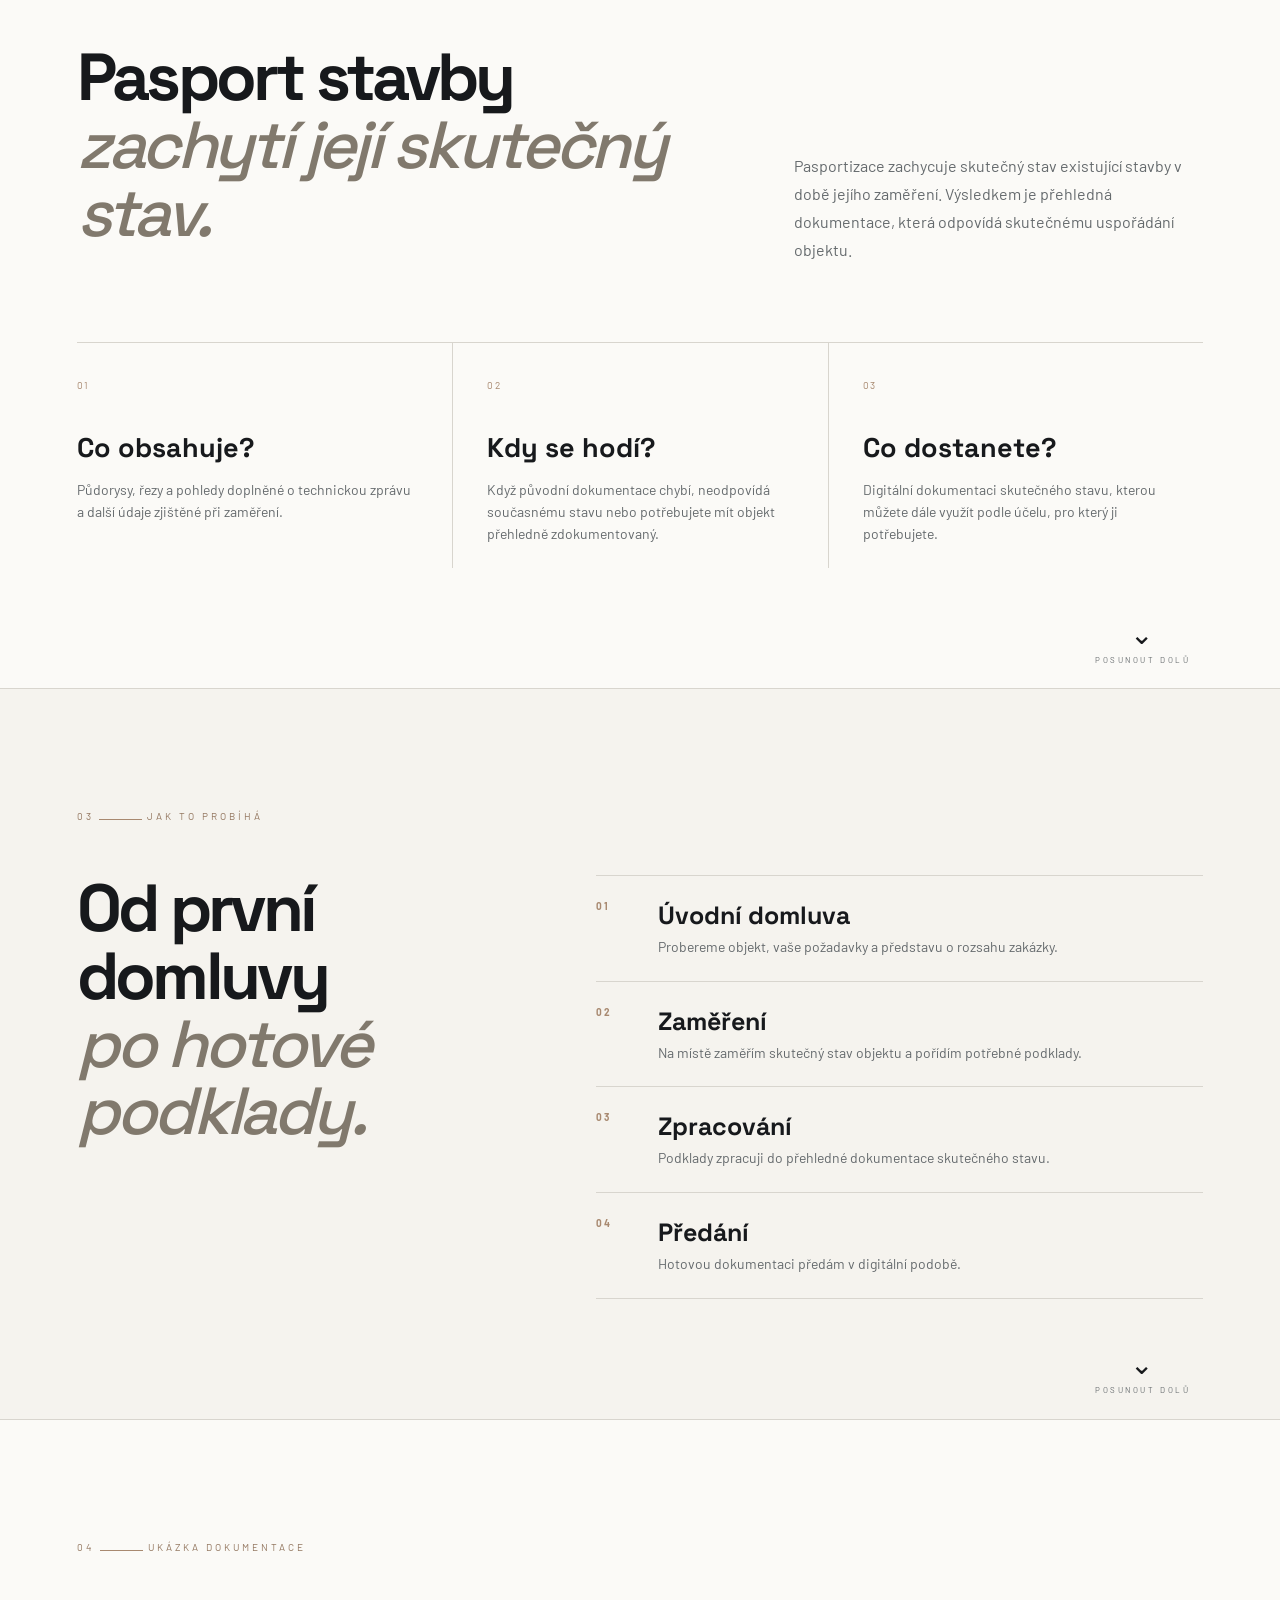
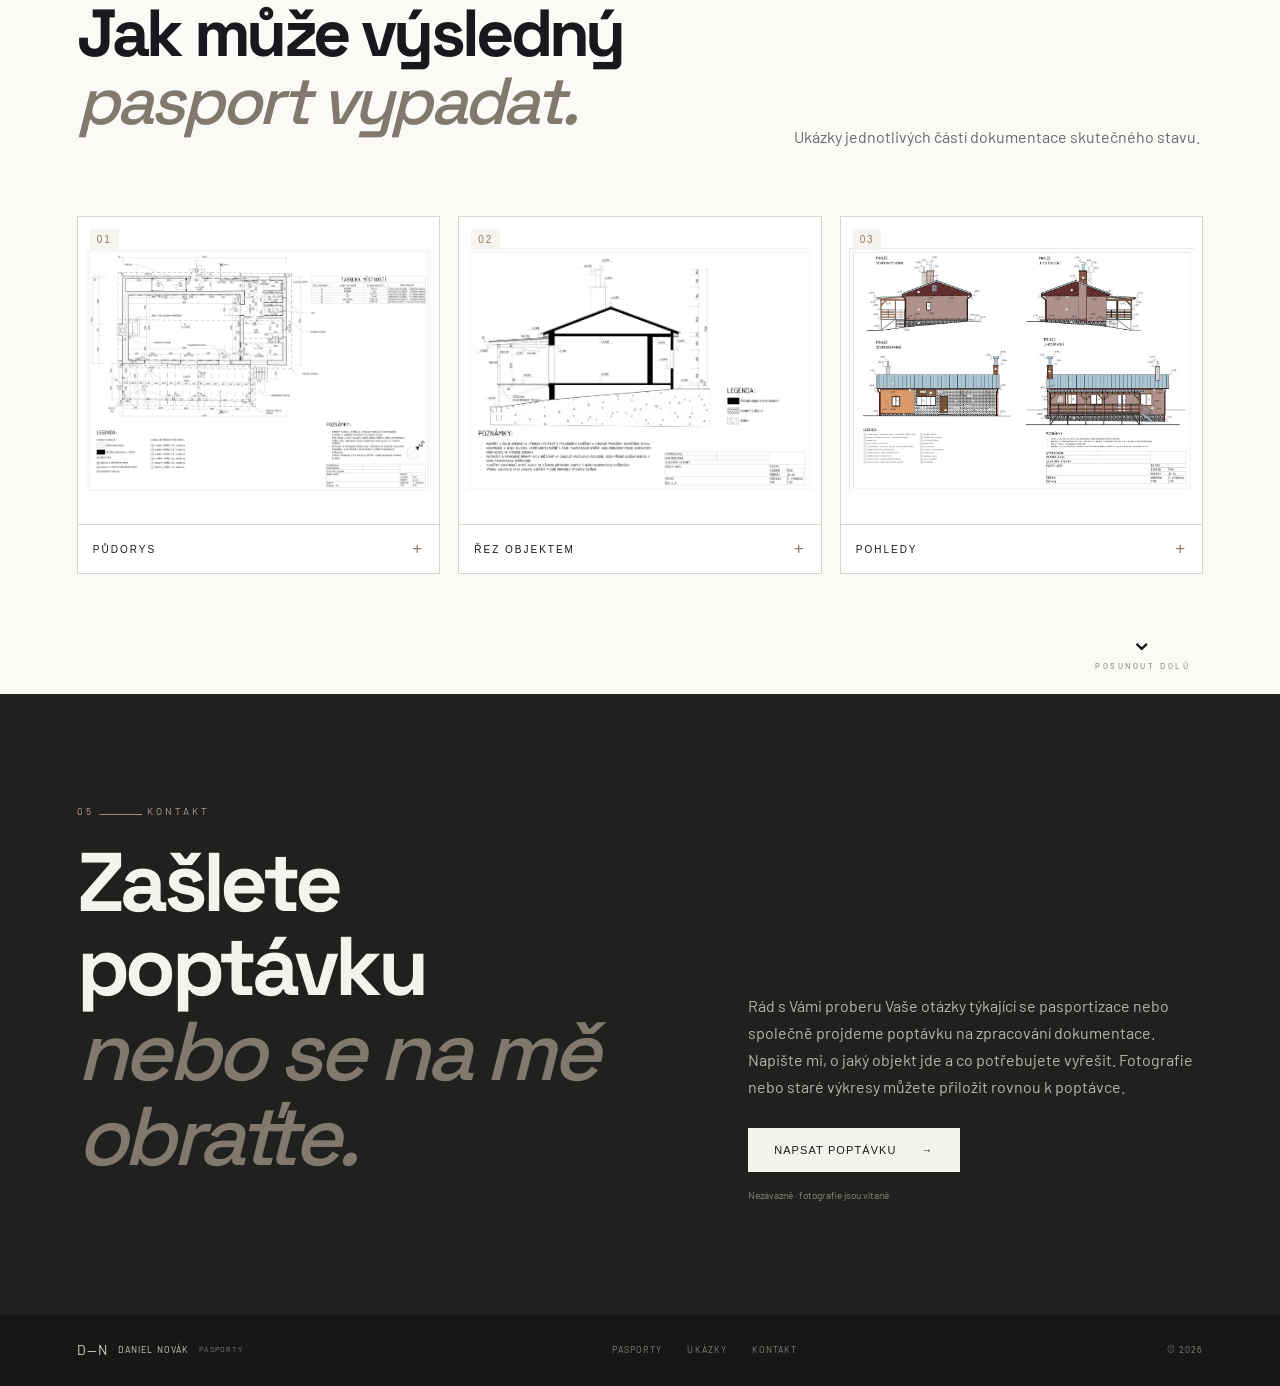
==== commit 6b08847e: "Odstranit duplicitní sekci a upravit číslování" ====
--- a/index.html
+++ b/index.html
@@ -93,11 +93,11 @@
 </section>
 
 <section id="ukazky" class="samples modern-section">
-  <a class="scroll-cue section-scroll-cue" href="#note" aria-label="Posunout na další oddíl"><span>⌄</span>POSUNOUT DOLŮ</a>
+  <a class="scroll-cue section-scroll-cue" href="#kontakt" aria-label="Posunout na další oddíl"><span>⌄</span>POSUNOUT DOLŮ</a>
   <div class="section-kicker">04 <i></i> UKÁZKA DOKUMENTACE</div>
   <div class="samples-head">
     <div><h2>Jak může výsledný<br><em>pasport vypadat.</em></h2></div>
-    <p>Ukázky výkresů z reálného zpracování skutečného stavu.</p>
+    <p>Ukázky jednotlivých částí dokumentace skutečného stavu.</p>
   </div>
   <div class="sample-grid">
     <button class="sample-card" type="button" data-index="0"><span class="sample-number">01</span><img src="Pudorys1NP.jpg" alt="Ukázka půdorysu skutečného stavu"><span class="sample-label">PŮDORYS <b>+</b></span></button>
@@ -106,19 +106,12 @@
   </div>
 </section>
 
-<section id="note" class="note-section modern-section">
-  <a class="scroll-cue section-scroll-cue" href="#kontakt" aria-label="Posunout na další oddíl"><span>⌄</span>POSUNOUT DOLŮ</a>
-  <div class="note-inner">
-    <div class="section-kicker">05 <i></i> JEDNODUŠE</div>
-    <h2>Každou zakázku<br><em>řešíme společně.</em></h2>
-    <p>Projdeme si vše, co bude třeba, zodpovím vaše otázky a domluvíme se na konkrétním rozsahu práce. Cílem je, abyste přesně věděli, co ode mě dostanete a jak bude celý proces probíhat.</p>
-  </div>
-</section>
+
 
 <section id="kontakt" class="contact">
   <div class="contact-grid">
     <div>
-      <div class="section-kicker">06 <i></i> KONTAKT</div>
+      <div class="section-kicker">05 <i></i> KONTAKT</div>
       <h2>Zašlete poptávku<br><em>nebo se na mě obraťte.</em></h2>
     </div>
     <div class="contact-copy">
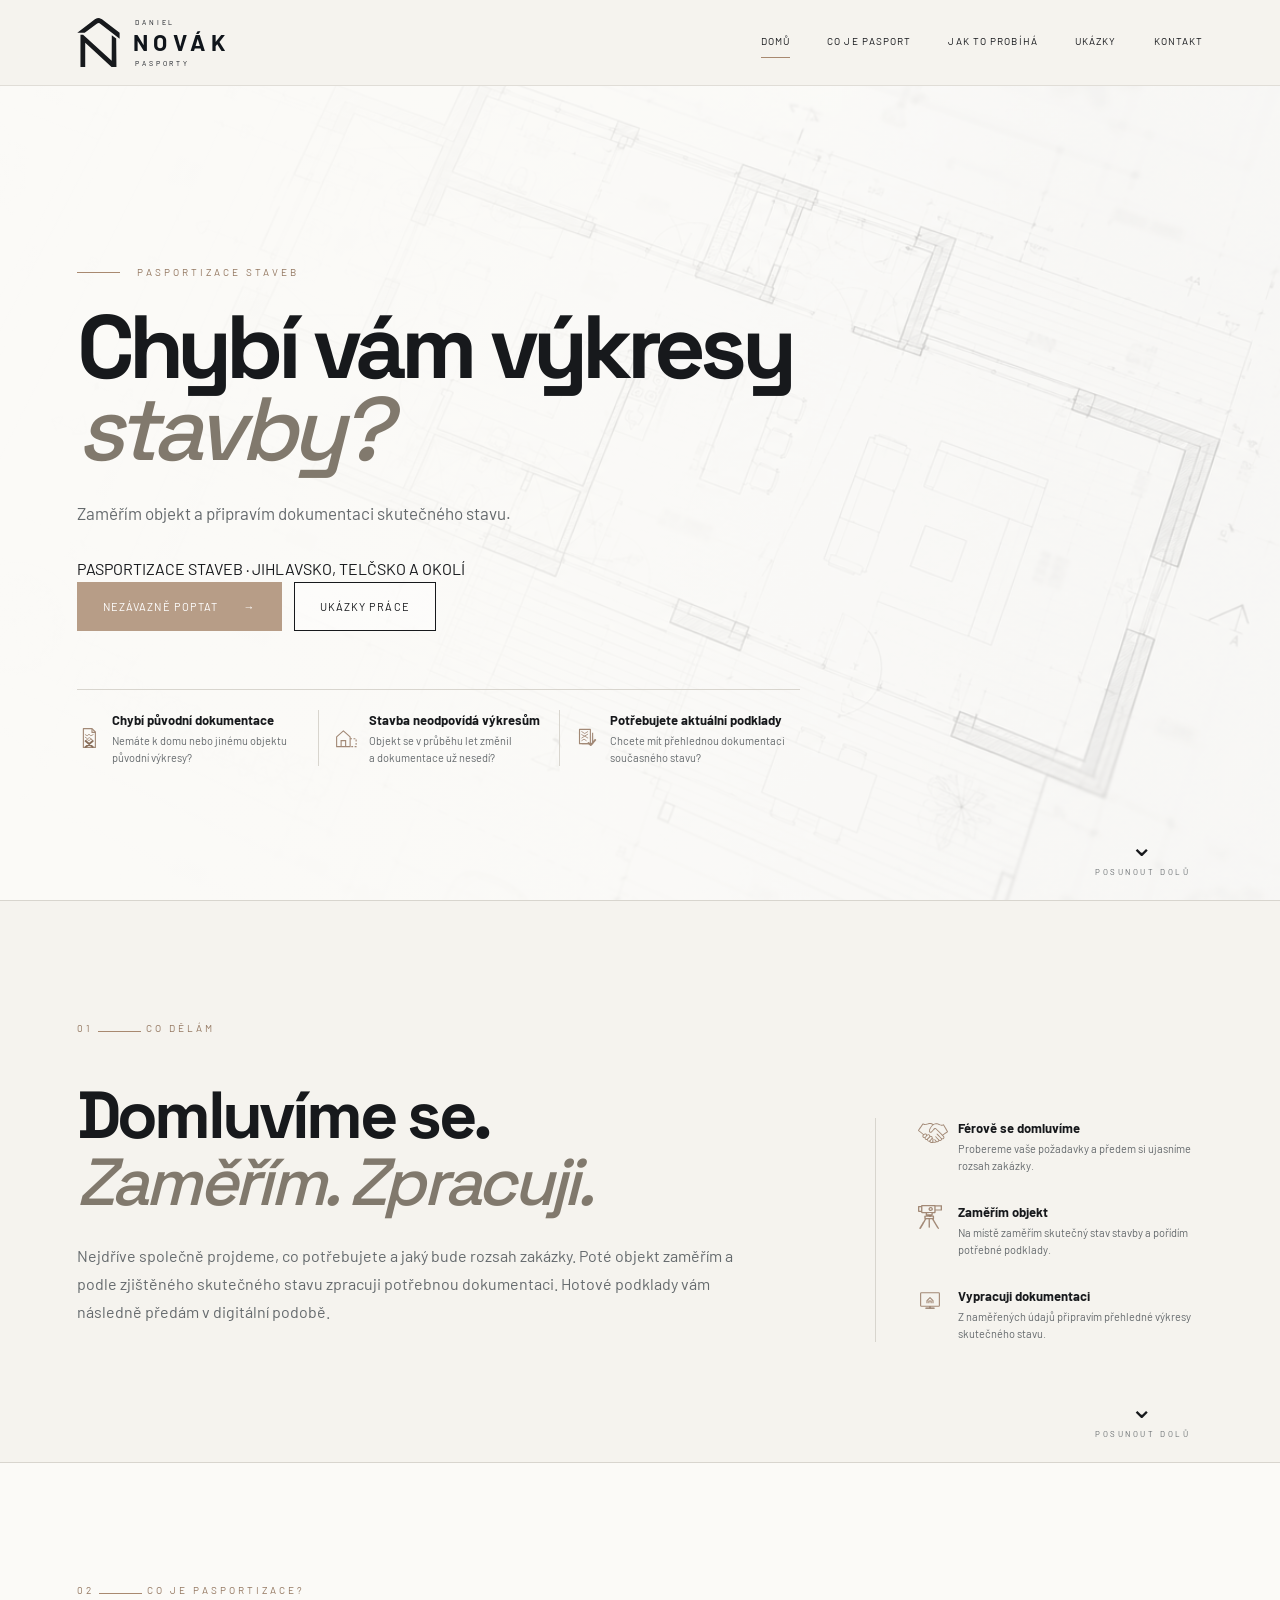
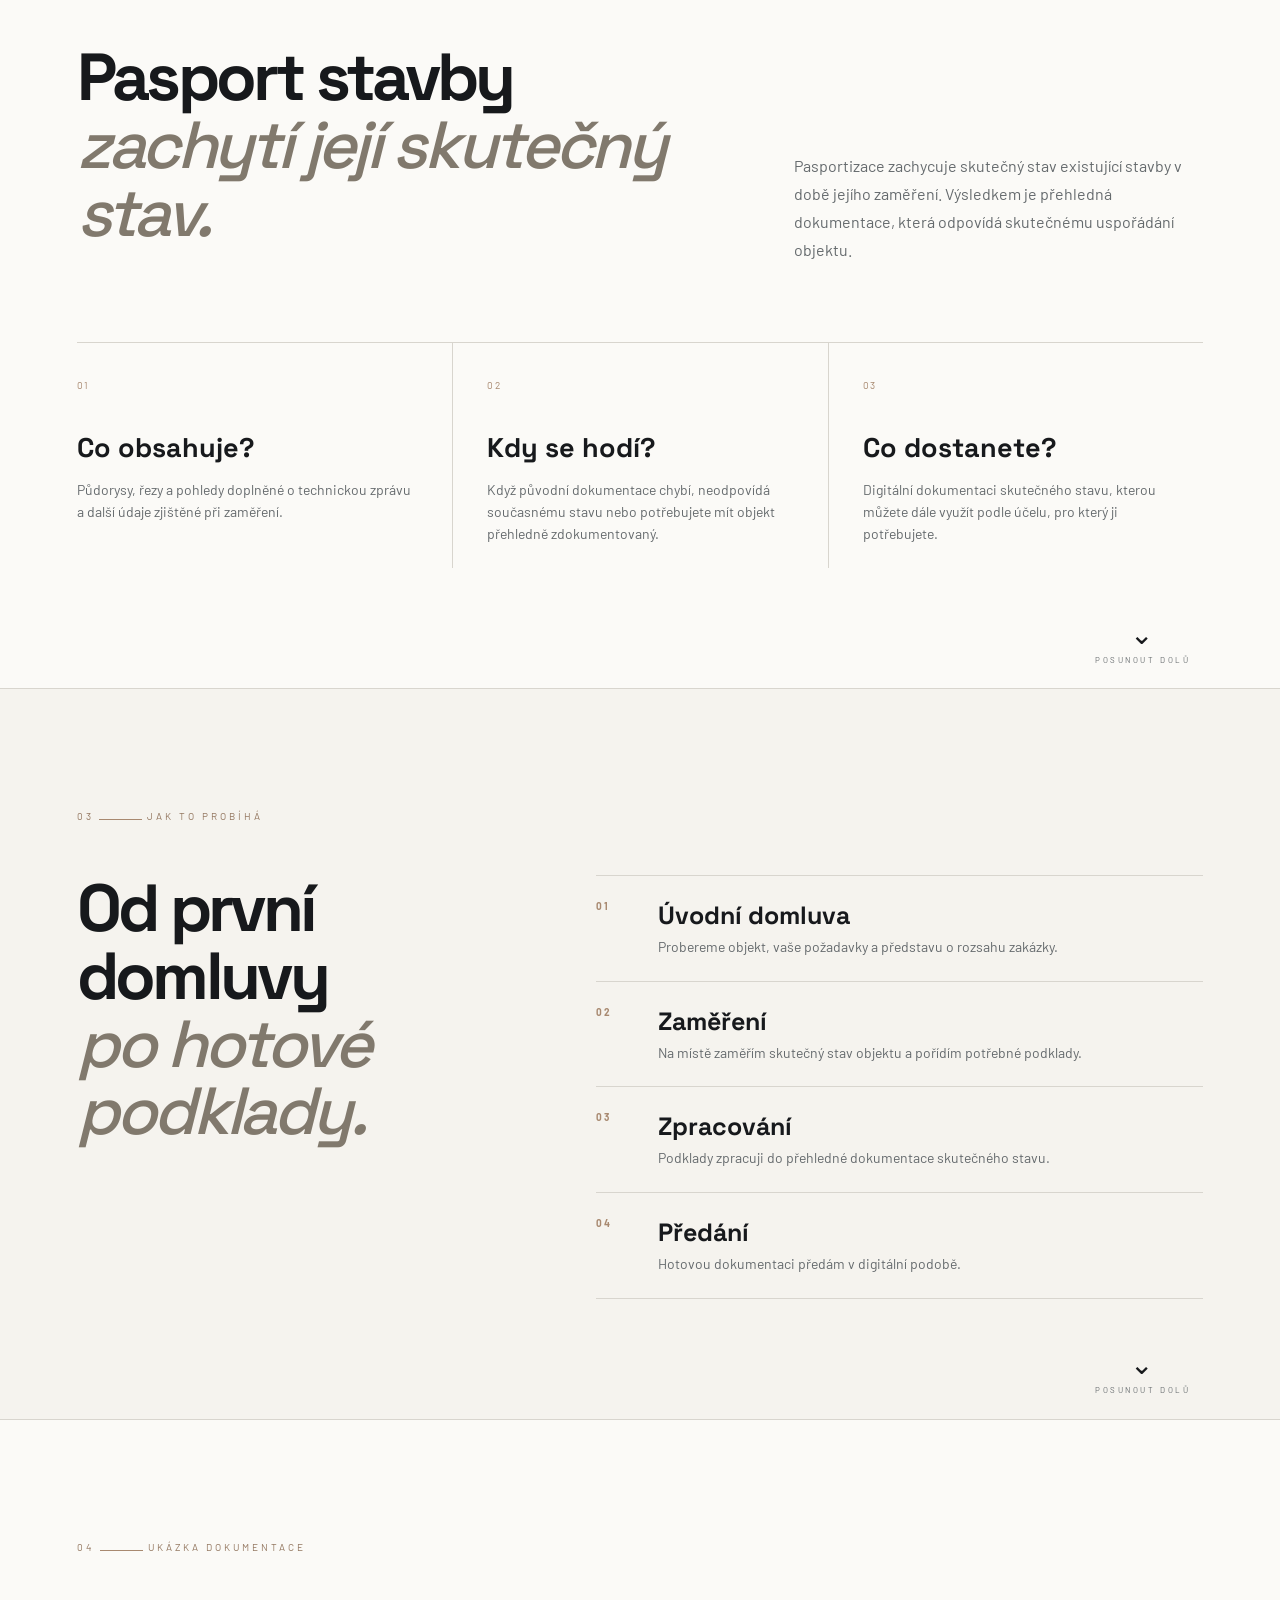
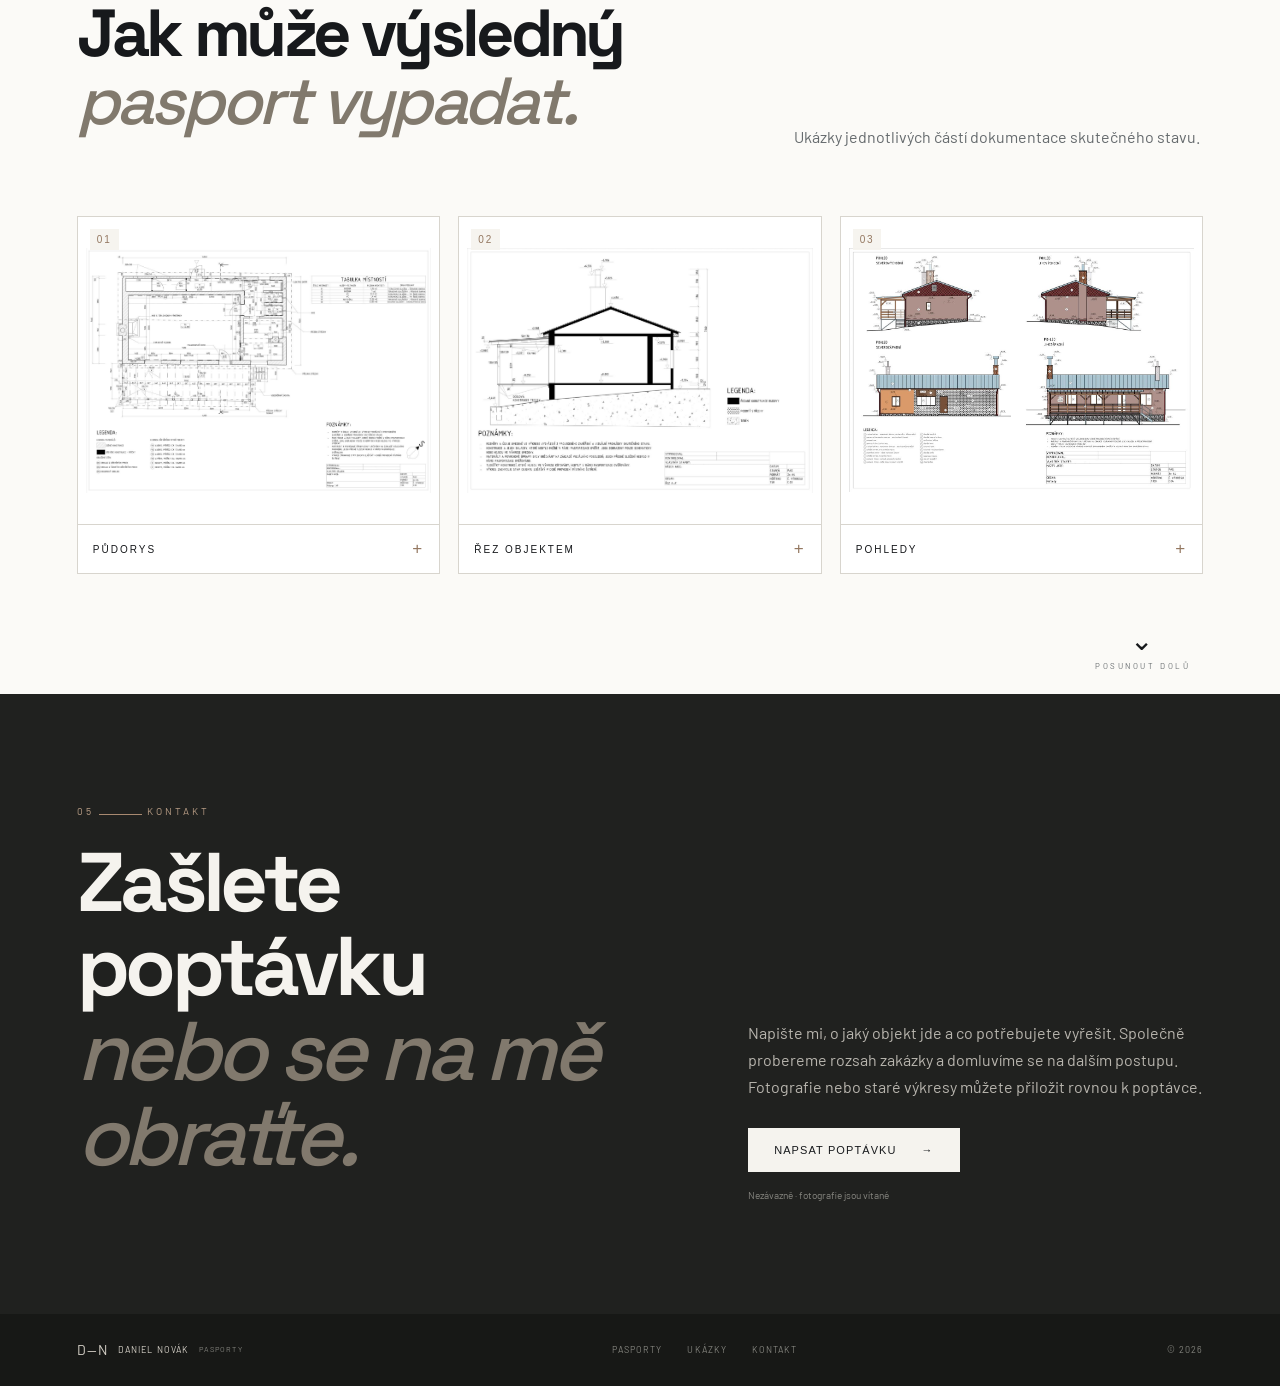
==== commit 5be099d4: "Doplnit lokalitu a zjednodusit kontakt" ====
--- a/index.html
+++ b/index.html
@@ -34,7 +34,7 @@
     <div class="hero-copy">
       <div class="eyebrow"><span></span>PASPORTIZACE STAVEB</div>
       <h1>Chybí vám výkresy<br><em>stavby?</em></h1>
-      <p class="lead">Zaměřím objekt a připravím dokumentaci skutečného stavu.</p>
+      <p class="lead">Zaměřím objekt a připravím dokumentaci skutečného stavu.</p><div class="hero-location">PASPORTIZACE STAVEB · JIHLAVSKO, TELČSKO A OKOLÍ</div>
       <div class="hero-actions">
         <a class="btn primary" href="#kontakt">Nezávazně poptat <span>→</span></a>
         <a class="btn secondary" href="#ukazky">Ukázky práce</a>
@@ -115,7 +115,7 @@
       <h2>Zašlete poptávku<br><em>nebo se na mě obraťte.</em></h2>
     </div>
     <div class="contact-copy">
-      <p>Rád s Vámi proberu Vaše otázky týkající se pasportizace nebo společně projdeme poptávku na zpracování dokumentace. Napište mi, o jaký objekt jde a co potřebujete vyřešit. Fotografie nebo staré výkresy můžete přiložit rovnou k poptávce.</p>
+      <p>Napište mi, o jaký objekt jde a co potřebujete vyřešit. Společně probereme rozsah zakázky a domluvíme se na dalším postupu. Fotografie nebo staré výkresy můžete přiložit rovnou k poptávce.</p>
       <button class="btn contact-btn" type="button" id="openForm">Napsat poptávku <span>→</span></button>
       <small>Nezávazně · fotografie jsou vítané</small>
     </div>
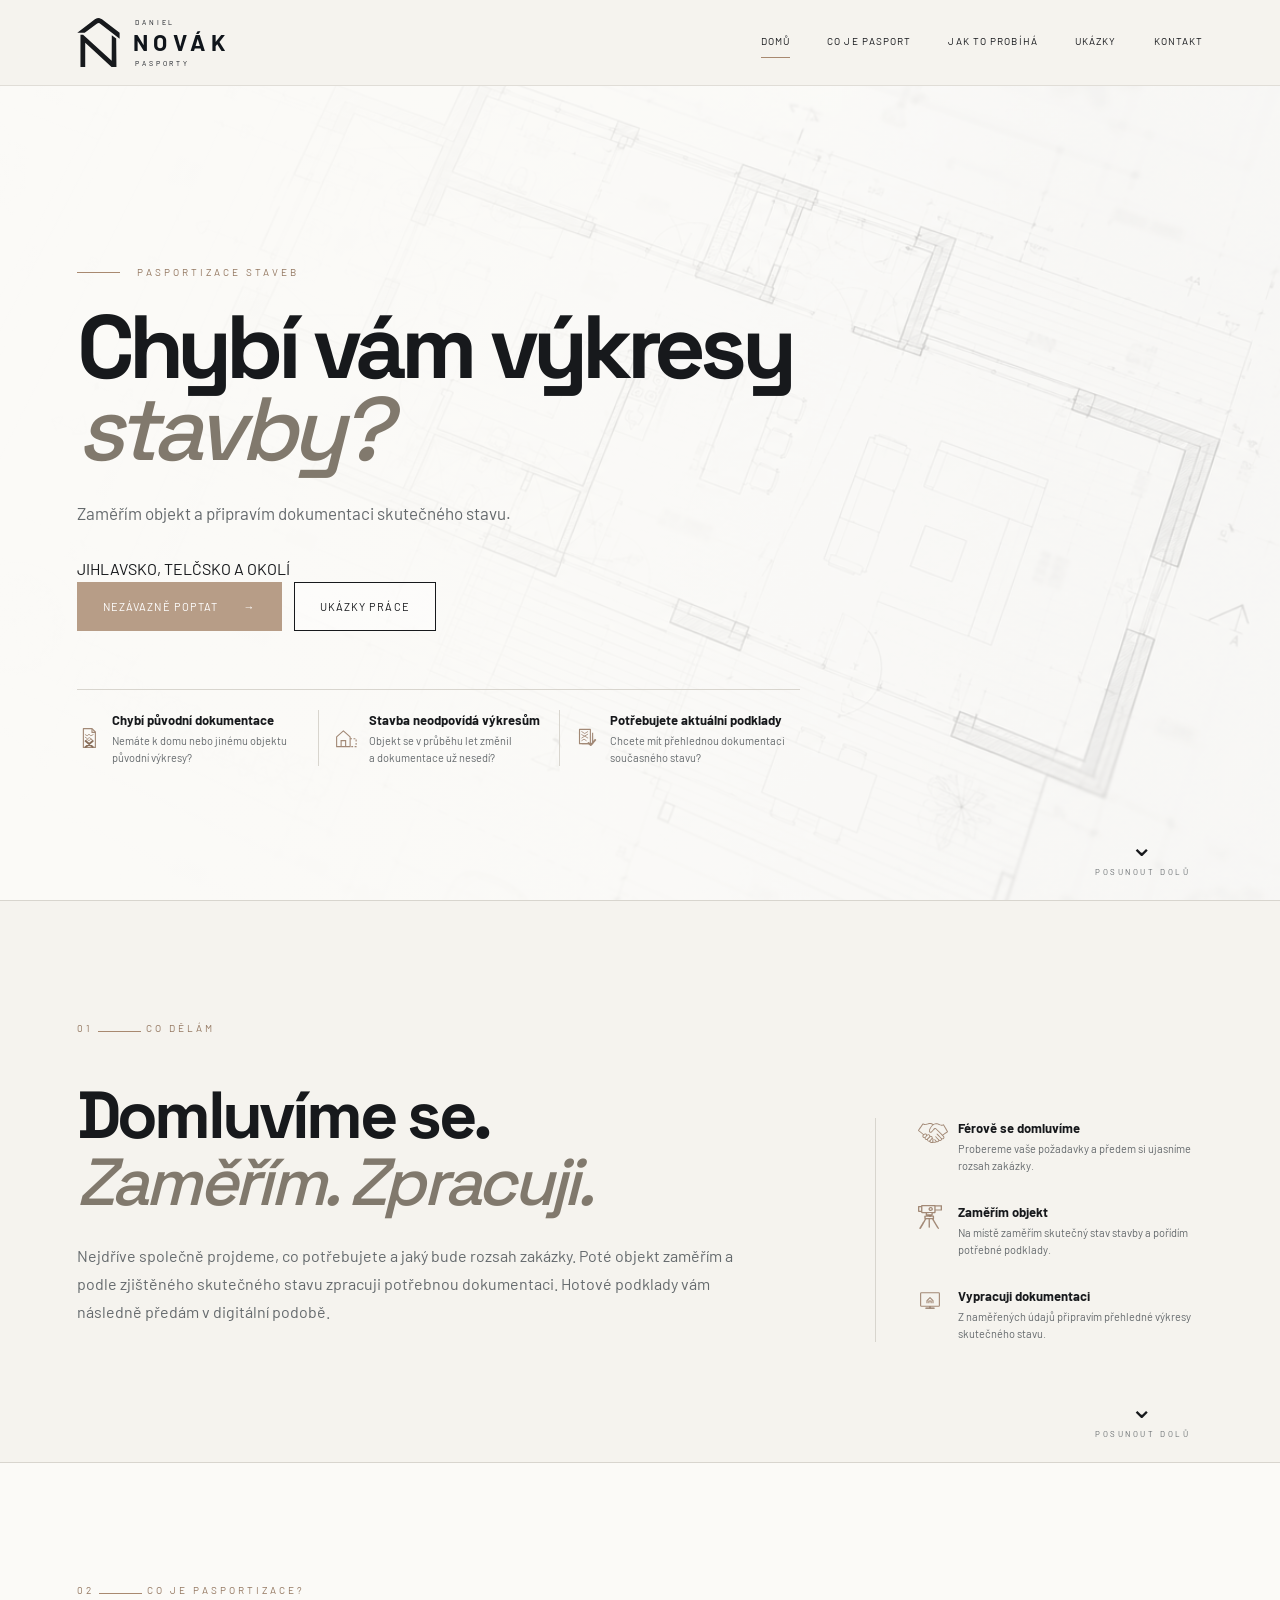
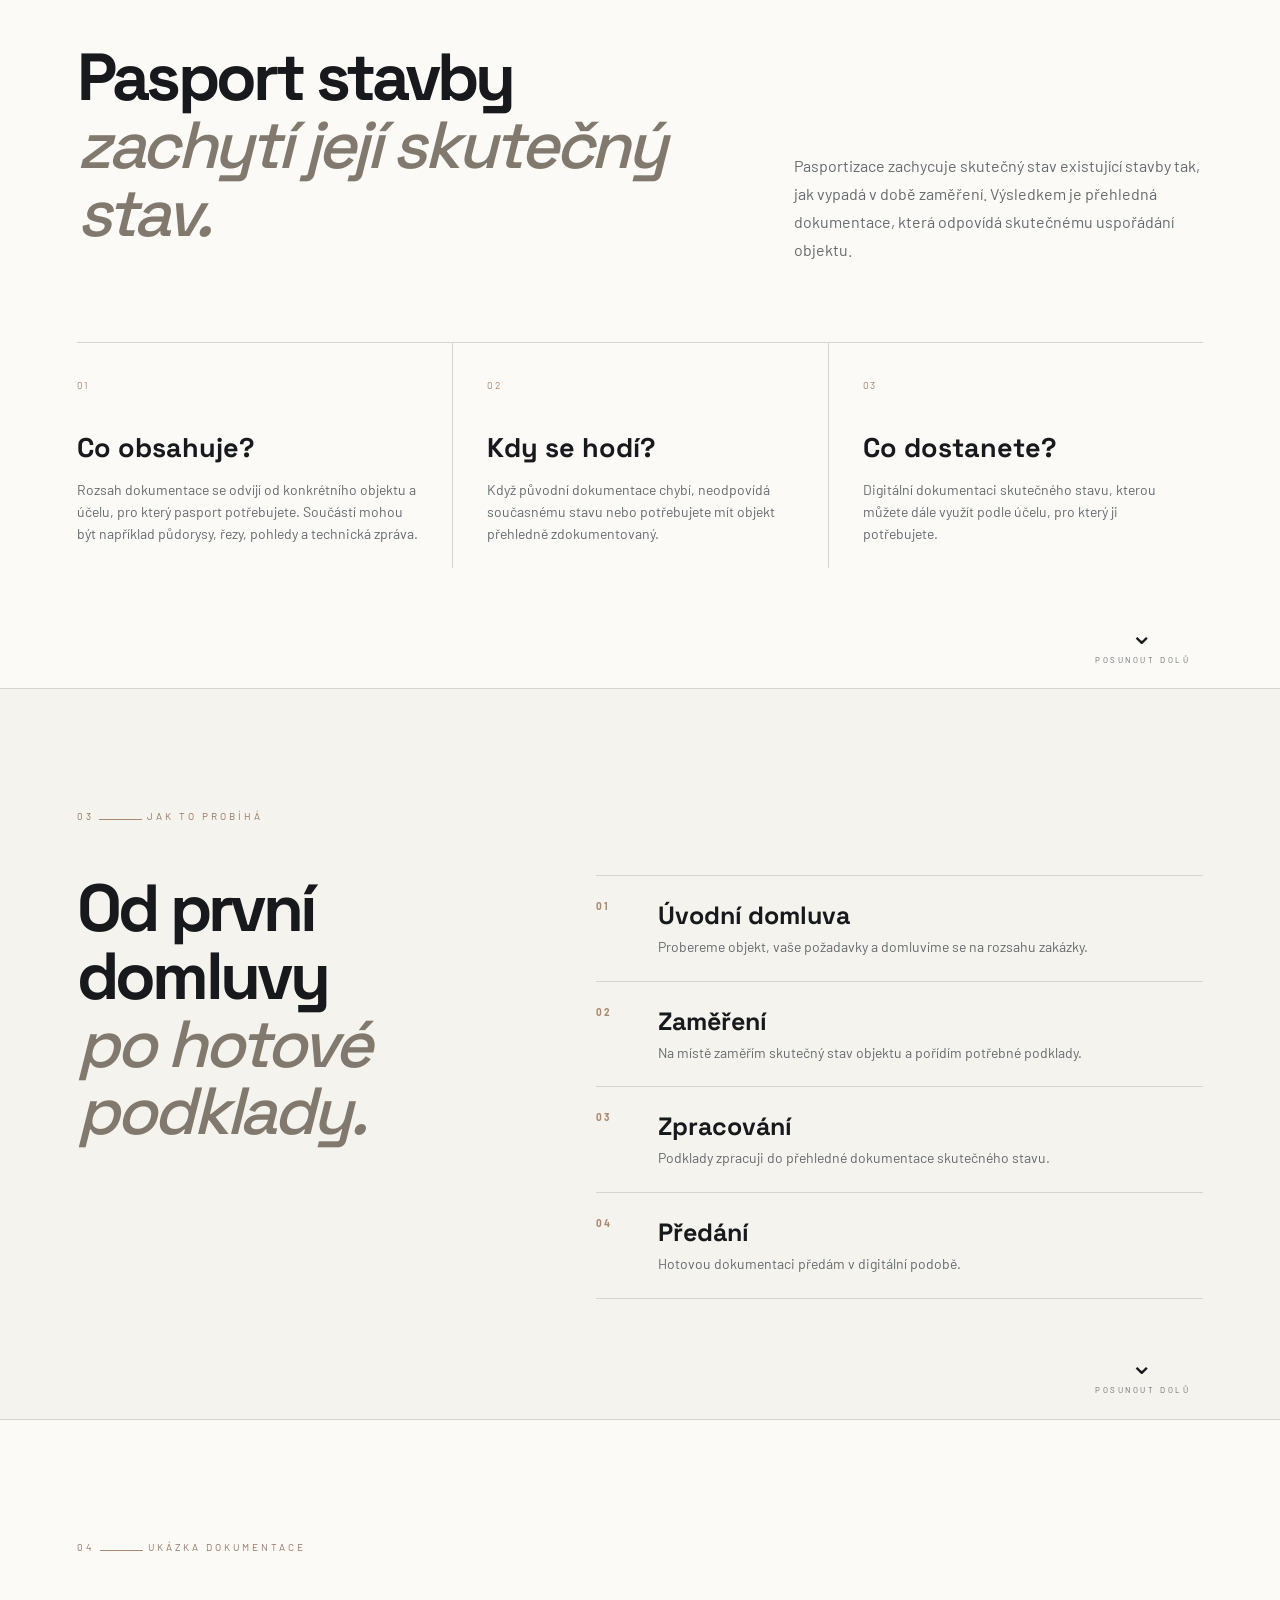
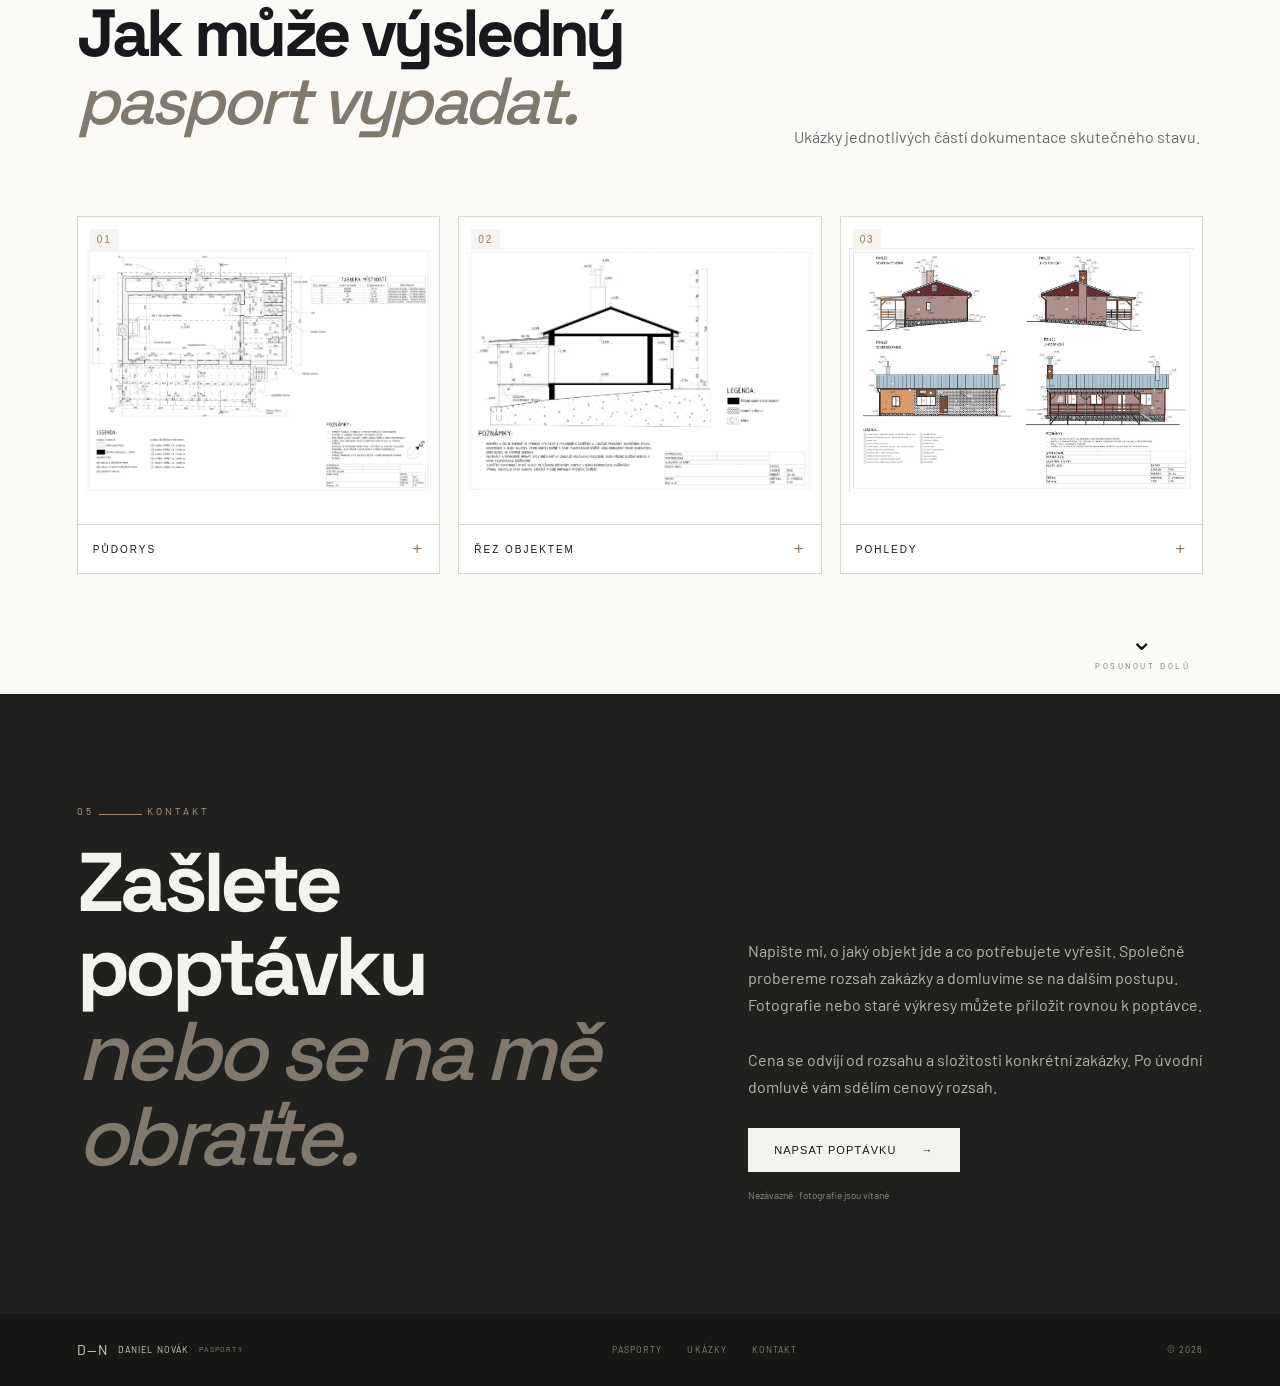
==== commit 6e5e4d25: "Doladit obsah webu a doplnit cenovou informaci" ====
--- a/index.html
+++ b/index.html
@@ -34,7 +34,7 @@
     <div class="hero-copy">
       <div class="eyebrow"><span></span>PASPORTIZACE STAVEB</div>
       <h1>Chybí vám výkresy<br><em>stavby?</em></h1>
-      <p class="lead">Zaměřím objekt a připravím dokumentaci skutečného stavu.</p><div class="hero-location">PASPORTIZACE STAVEB · JIHLAVSKO, TELČSKO A OKOLÍ</div>
+      <p class="lead">Zaměřím objekt a připravím dokumentaci skutečného stavu.</p><div class="hero-location">JIHLAVSKO, TELČSKO A OKOLÍ</div>
       <div class="hero-actions">
         <a class="btn primary" href="#kontakt">Nezávazně poptat <span>→</span></a>
         <a class="btn secondary" href="#ukazky">Ukázky práce</a>
@@ -69,10 +69,10 @@
   <div class="section-kicker">02 <i></i> CO JE PASPORTIZACE?</div>
   <div class="services-head">
     <div><h2>Pasport stavby<br><em>zachytí její skutečný stav.</em></h2></div>
-    <p>Pasportizace zachycuje skutečný stav existující stavby v době jejího zaměření. Výsledkem je přehledná dokumentace, která odpovídá skutečnému uspořádání objektu.</p>
+    <p>Pasportizace zachycuje skutečný stav existující stavby tak, jak vypadá v době zaměření. Výsledkem je přehledná dokumentace, která odpovídá skutečnému uspořádání objektu.</p>
   </div>
   <div class="service-list">
-    <article><span>01</span><h3>Co obsahuje?</h3><p>Půdorysy, řezy a pohledy doplněné o technickou zprávu a další údaje zjištěné při zaměření.</p></article>
+    <article><span>01</span><h3>Co obsahuje?</h3><p>Rozsah dokumentace se odvíjí od konkrétního objektu a účelu, pro který pasport potřebujete. Součástí mohou být například půdorysy, řezy, pohledy a technická zpráva.</p></article>
     <article><span>02</span><h3>Kdy se hodí?</h3><p>Když původní dokumentace chybí, neodpovídá současnému stavu nebo potřebujete mít objekt přehledně zdokumentovaný.</p></article>
     <article><span>03</span><h3>Co dostanete?</h3><p>Digitální dokumentaci skutečného stavu, kterou můžete dále využít podle účelu, pro který ji potřebujete.</p></article>
   </div>
@@ -84,7 +84,7 @@
   <div class="process-grid">
     <div><h2>Od první domluvy<br><em>po hotové podklady.</em></h2></div>
     <div class="steps">
-      <div class="step"><b>01</b><div><h3>Úvodní domluva</h3><p>Probereme objekt, vaše požadavky a představu o rozsahu zakázky.</p></div></div>
+      <div class="step"><b>01</b><div><h3>Úvodní domluva</h3><p>Probereme objekt, vaše požadavky a domluvíme se na rozsahu zakázky.</p></div></div>
       <div class="step"><b>02</b><div><h3>Zaměření</h3><p>Na místě zaměřím skutečný stav objektu a pořídím potřebné podklady.</p></div></div>
       <div class="step"><b>03</b><div><h3>Zpracování</h3><p>Podklady zpracuji do přehledné dokumentace skutečného stavu.</p></div></div>
       <div class="step"><b>04</b><div><h3>Předání</h3><p>Hotovou dokumentaci předám v digitální podobě.</p></div></div>
@@ -116,6 +116,7 @@
     </div>
     <div class="contact-copy">
       <p>Napište mi, o jaký objekt jde a co potřebujete vyřešit. Společně probereme rozsah zakázky a domluvíme se na dalším postupu. Fotografie nebo staré výkresy můžete přiložit rovnou k poptávce.</p>
+      <p class="contact-price">Cena se odvíjí od rozsahu a složitosti konkrétní zakázky. Po úvodní domluvě vám sdělím cenový rozsah.</p>
       <button class="btn contact-btn" type="button" id="openForm">Napsat poptávku <span>→</span></button>
       <small>Nezávazně · fotografie jsou vítané</small>
     </div>
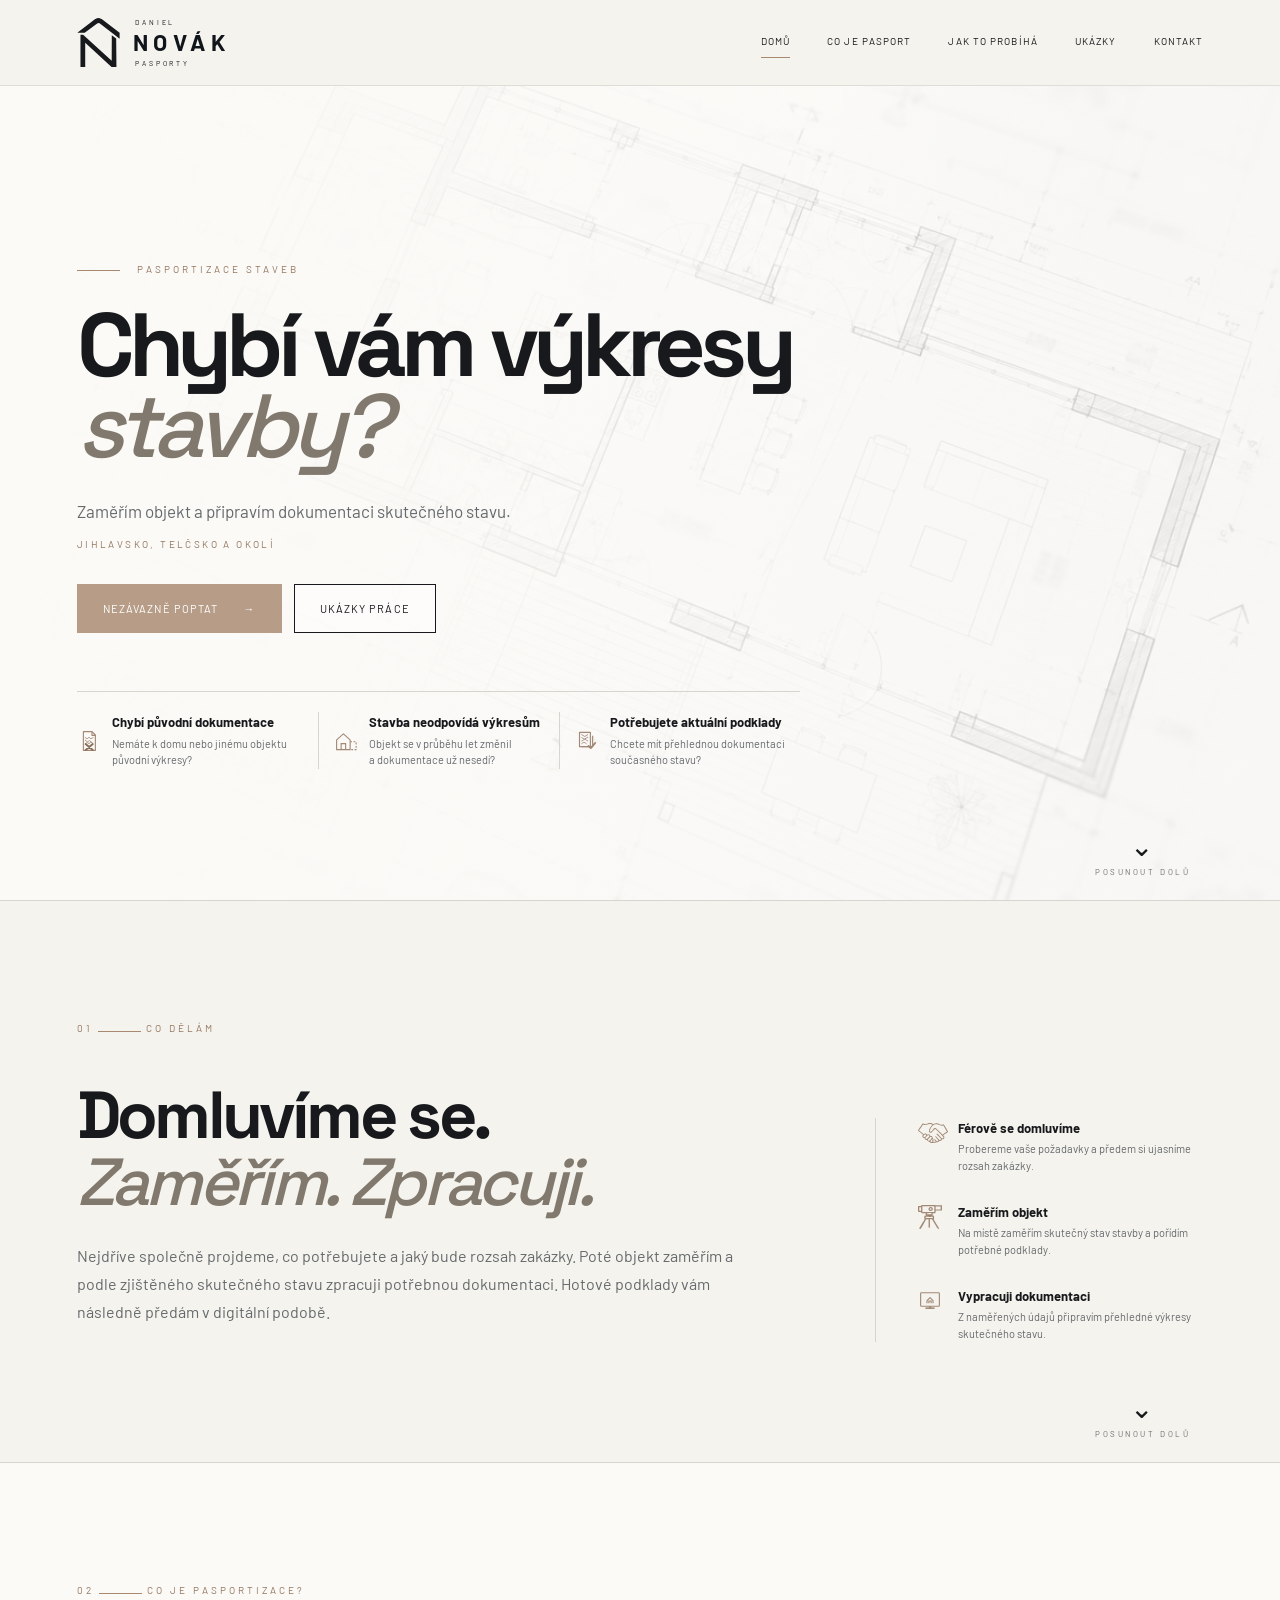
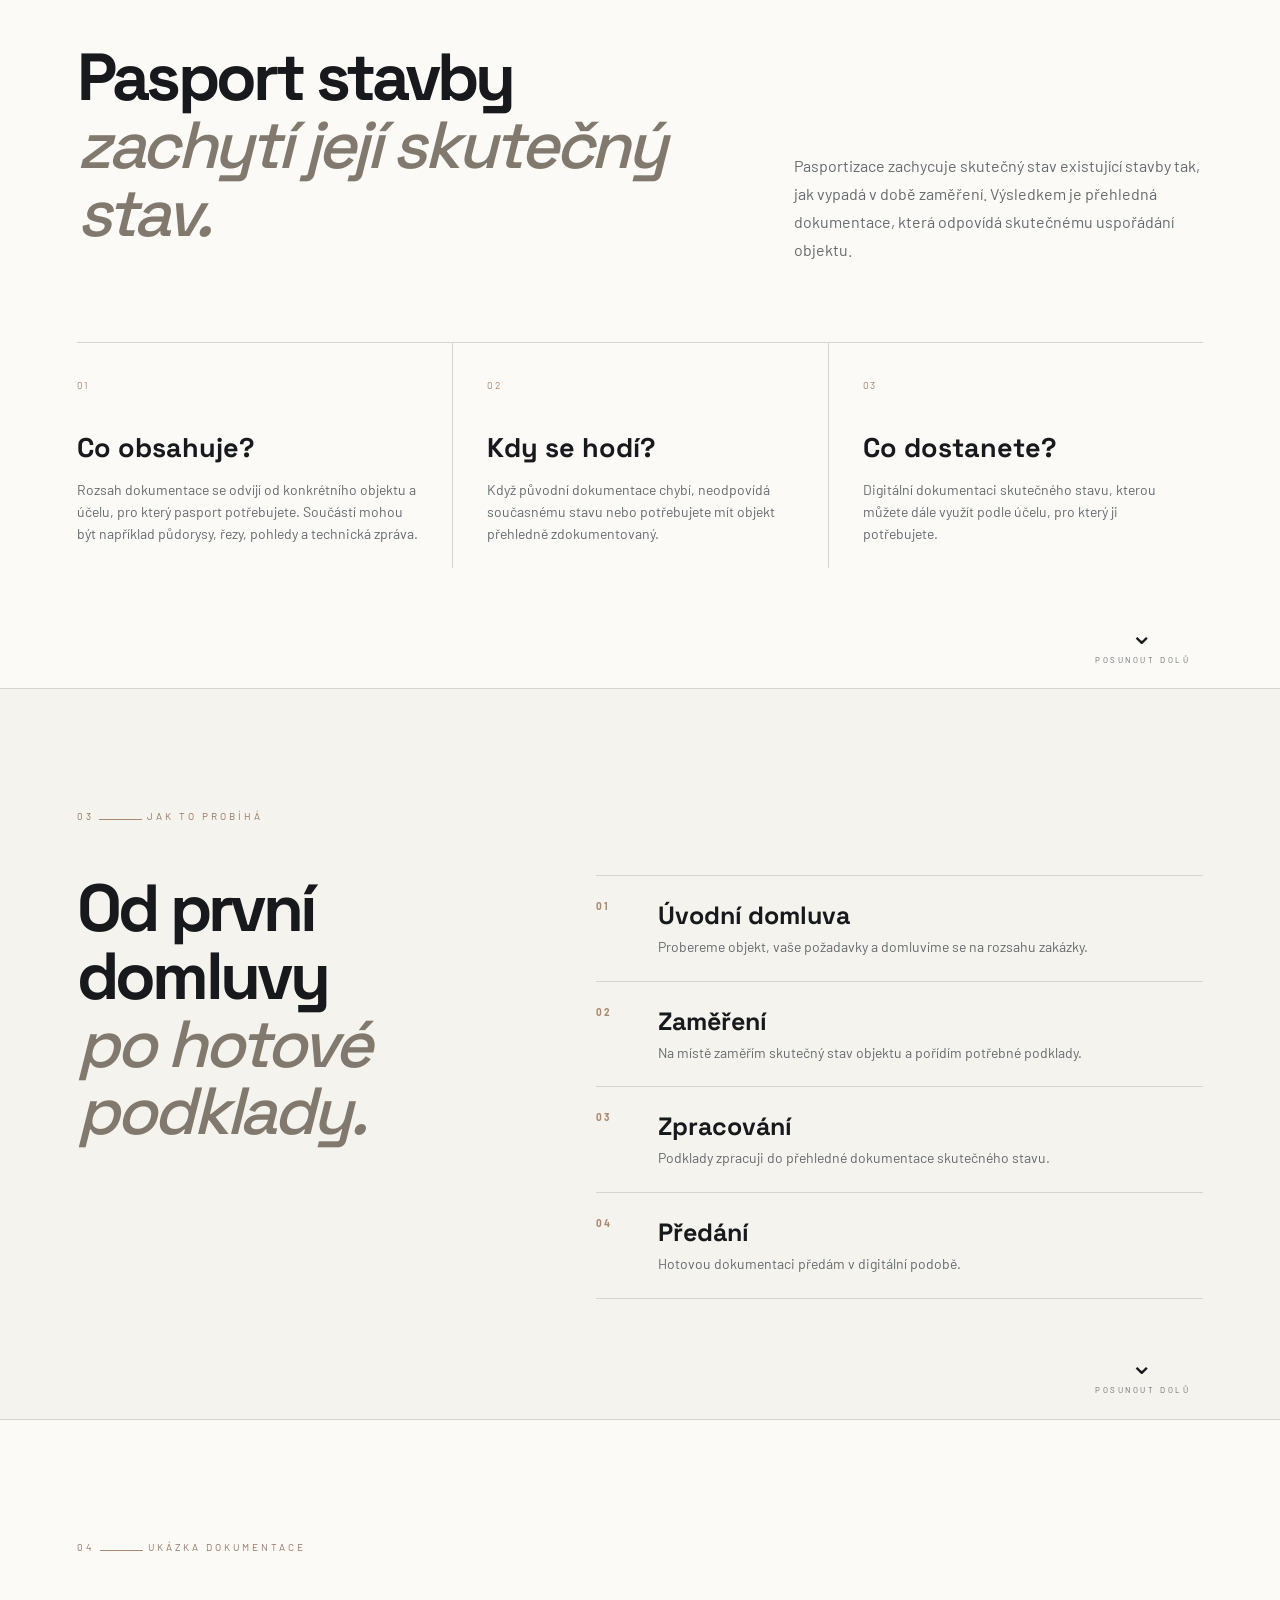
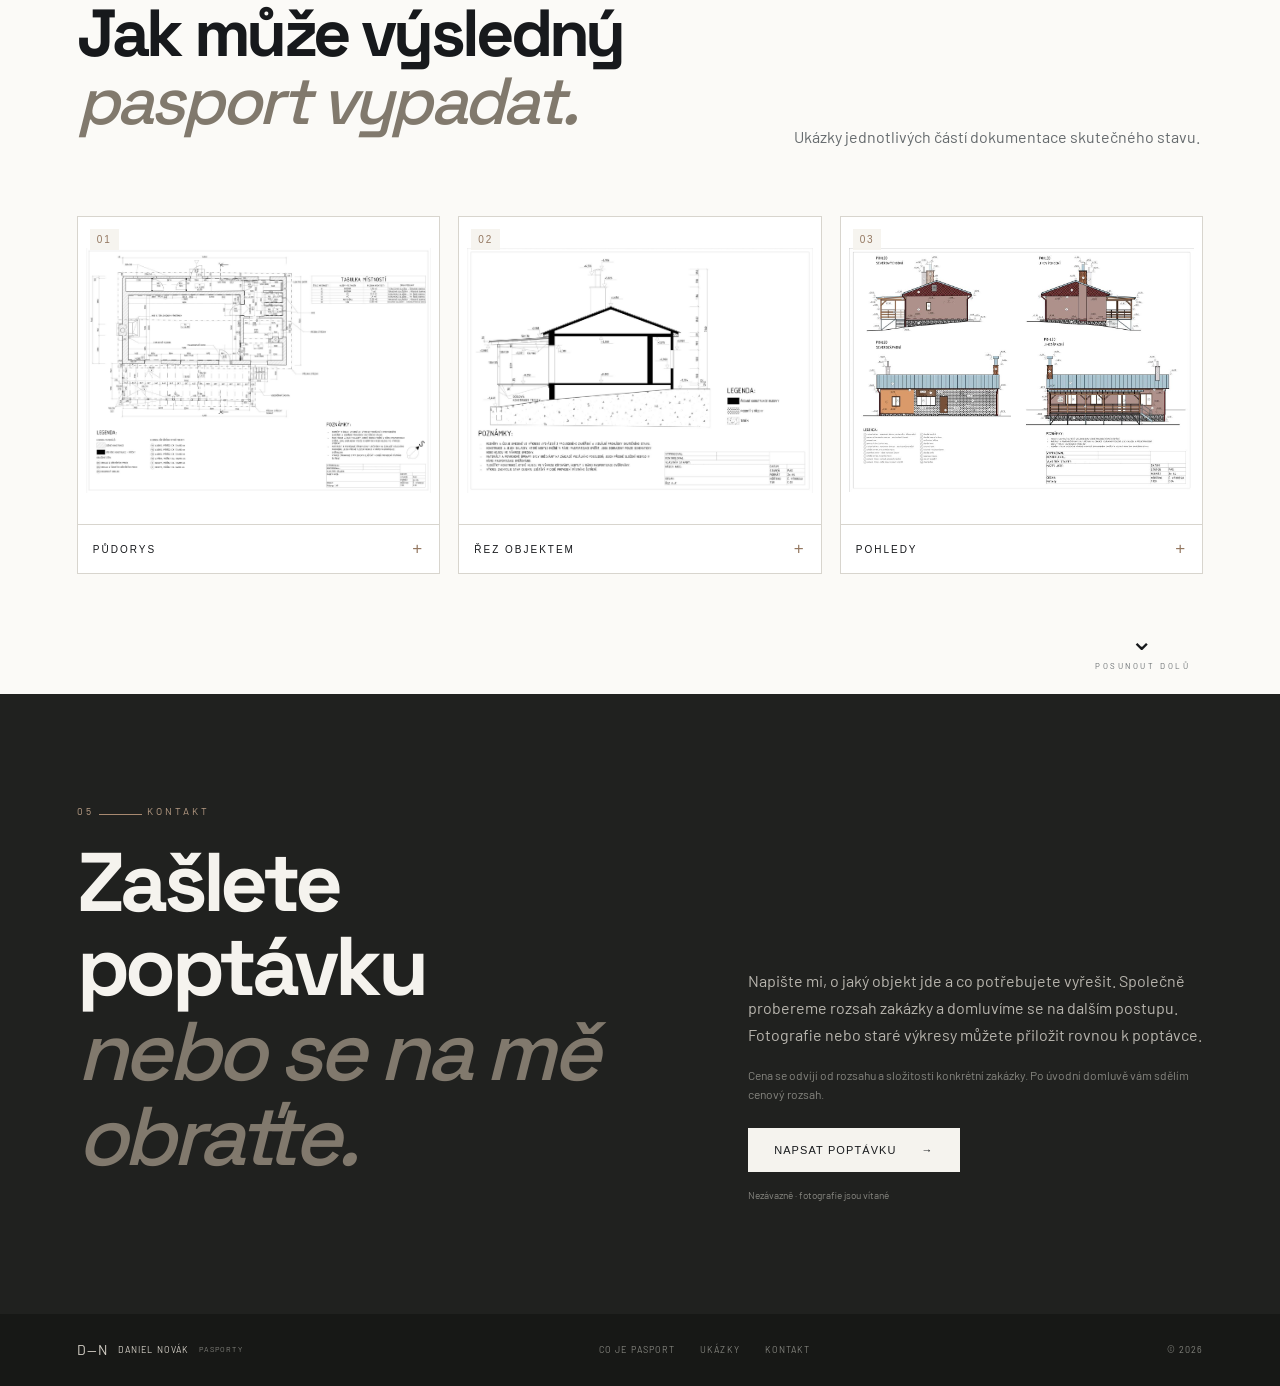
==== commit a211f23e: "Doladit formular, SEO a HTML strukturu" ====
--- a/index.html
+++ b/index.html
@@ -3,8 +3,13 @@
 <head>
 <meta charset="utf-8">
 <meta name="viewport" content="width=device-width,initial-scale=1">
-<meta name="description" content="Daniel Novák — pasporty staveb, zaměření skutečného stavu a přehledná technická dokumentace.">
-<title>Daniel Novák — Pasporty staveb</title>
+<meta name="description" content="Daniel Novák — pasporty staveb na Jihlavsku, Telčsku a v okolí. Zaměření skutečného stavu a přehledná technická dokumentace.">
+<title>Daniel Novák — Pasporty staveb | Jihlavsko a Telčsko</title>
+<meta property="og:type" content="website">
+<meta property="og:title" content="Daniel Novák — Pasporty staveb">
+<meta property="og:description" content="Pasportizace staveb na Jihlavsku, Telčsku a v okolí. Zaměření skutečného stavu a přehledná technická dokumentace.">
+<meta property="og:url" content="https://dnlnvk.github.io/d-novak/">
+<meta property="og:site_name" content="Daniel Novák — Pasporty staveb">
 <link rel="stylesheet" href="style.css">
 <link rel="icon" href="favicon.svg">
 </head>
@@ -44,6 +49,7 @@
         <div><span class="feature-icon feature-svg" aria-hidden="true"><img src="icon-changed-building.svg" alt=""></span><div><b>Stavba neodpovídá výkresům</b><small>Objekt se v průběhu let změnil<br>a dokumentace už nesedí?</small></div></div>
         <div><span class="feature-icon feature-svg" aria-hidden="true"><img src="icon-docs-check.svg" alt=""></span><div><b>Potřebujete aktuální podklady</b><small>Chcete mít přehlednou dokumentaci<br>současného stavu?</small></div></div>
       </div>
+    </div>
     <a class="scroll-cue" href="#intro" aria-label="Posunout dolů"><span>⌄</span>POSUNOUT DOLŮ</a>
   </div>
 </section>
@@ -126,7 +132,7 @@
 
 <footer>
   <a class="footer-brand" href="#top"><span>D—N</span> DANIEL NOVÁK <small>PASPORTY</small></a>
-  <div><a href="#sluzby">Pasporty</a><a href="#ukazky">Ukázky</a><a href="#kontakt">Kontakt</a></div>
+  <div><a href="#sluzby">Co je pasport</a><a href="#ukazky">Ukázky</a><a href="#kontakt">Kontakt</a></div>
   <span>© 2026</span>
 </footer>
 
@@ -143,12 +149,16 @@
       <input type="checkbox" name="botcheck" tabindex="-1" autocomplete="off" style="display:none">
       <label>Co potřebujete?*<textarea name="message" required placeholder="Např. potřebuji zaměřit starší rodinný dům a připravit půdorysy…"></textarea></label>
       <div class="form-grid">
-        <label>E-mail*<input type="email" name="email" required placeholder="vas@email.cz"></label>
-        <label>Telefon<input type="tel" name="phone" placeholder="+420 …"></label>
+        <label>Jméno<input type="text" name="first_name" autocomplete="given-name" placeholder="Jan"></label>
+        <label>Příjmení<input type="text" name="last_name" autocomplete="family-name" placeholder="Novák"></label>
+      </div>
+      <div class="form-grid">
+        <label>E-mail*<input type="email" name="email" autocomplete="email" required placeholder="vas@email.cz"></label>
+        <label>Telefon<input type="tel" name="phone" autocomplete="tel" placeholder="+420 …"></label>
       </div>
       <label>Fotografie nebo podklady<input type="file" name="attachment" multiple accept="image/*,.pdf"></label>
       <p class="note">Přílohy jsou dobrovolné. Pomohou mi lépe pochopit rozsah zakázky.</p>
-      <label class="check"><input type="checkbox" name="consent" value="Souhlasím" required><span>Souhlasím se zpracováním údajů za účelem vyřízení poptávky.</span></label>
+      <label class="check"><input type="checkbox" name="consent" value="Souhlasím" required><span>Souhlasím se <a class="privacy-link" href="ochrana-osobnich-udaju.html" target="_blank" rel="noopener">zpracováním osobních údajů</a> za účelem vyřízení poptávky.</span></label>
       <button class="btn primary" type="submit">Odeslat poptávku <span>→</span></button>
     </form>
   </div>
--- a/style.css
+++ b/style.css
@@ -25,7 +25,8 @@
 .eyebrow{display:flex;align-items:center;gap:17px}.eyebrow span,.section-kicker i{display:inline-block;width:43px;height:1px;background:var(--accent)}
 .hero h1{font:700 clamp(58px,7vw,100px)/.91 "Space Grotesk",Arial,sans-serif;letter-spacing:-.065em;margin:27px 0 29px}
 em{font-style:italic;font-weight:500;color:#81796d}
-.lead{max-width:650px;color:var(--muted);font-size:17px;line-height:1.65;margin:0 0 30px}
+.lead{max-width:650px;color:var(--muted);font-size:17px;line-height:1.65;margin:0 0 12px}
+.hero-location{font-size:10px;letter-spacing:.24em;color:#947861;text-transform:uppercase;margin:0 0 32px}
 .hero-actions{display:flex;gap:12px;margin-bottom:58px}
 .btn{display:inline-flex;align-items:center;justify-content:center;gap:25px;padding:15px 25px;border:1px solid var(--ink);font-size:11px;letter-spacing:.1em;text-transform:uppercase;cursor:pointer;transition:.2s}
 .btn.primary{background:#b79d87;color:white;border-color:#b79d87}.btn:hover{transform:translateY(-1px);background:var(--ink);color:white;border-color:var(--ink)}
@@ -48,7 +49,8 @@
 .process-grid{display:grid;grid-template-columns:.8fr 1.2fr;gap:9vw;margin-top:50px}.steps{max-width:850px}.step{display:grid;grid-template-columns:52px 1fr;gap:10px;padding:23px 0;border-top:1px solid var(--line)}.step:last-child{border-bottom:1px solid var(--line)}.step>b{font-size:10px;color:var(--accent);letter-spacing:.12em}.step h3{font:700 25px "Space Grotesk",Arial,sans-serif;margin:0 0 5px}.step p{color:var(--muted);font-size:14px;margin:0}
 .samples{background:var(--paper)}.samples-head{display:grid;grid-template-columns:1.2fr .8fr;gap:8vw;margin-top:45px;align-items:end}.samples-head p{margin:0 0 10px}
 .note-section{background:#eae6dc}.note-inner{max-width:1000px}.note-inner h2{margin-top:22px}.note-inner p{margin:0}
-.contact{padding:110px 6vw;background:var(--dark);color:var(--bg)}.contact-grid{display:grid;grid-template-columns:1.1fr .9fr;gap:9vw;align-items:end}.contact .section-kicker{color:#b89d85}.contact h2{font-size:clamp(52px,6.5vw,88px);margin-top:20px}.contact-copy p{max-width:500px;color:#b8b5ae;font-size:16px;line-height:1.7;margin:0 0 28px}.contact-btn{background:var(--bg);color:var(--ink);border-color:var(--bg)}.contact-copy>small{display:block;margin-top:16px;color:#85857f;font-size:10px}
+.contact{padding:110px 6vw;background:var(--dark);color:var(--bg)}.contact-grid{display:grid;grid-template-columns:1.1fr .9fr;gap:9vw;align-items:end}.contact .section-kicker{color:#b89d85}.contact h2{font-size:clamp(52px,6.5vw,88px);margin-top:20px}.contact-copy p{max-width:500px;color:#b8b5ae;font-size:16px;line-height:1.7;margin:0 0 28px}
+.contact-copy .contact-price{font-size:12px;line-height:1.6;color:#85857f;margin:-10px 0 24px}.contact-btn{background:var(--bg);color:var(--ink);border-color:var(--bg)}.contact-copy>small{display:block;margin-top:16px;color:#85857f;font-size:10px}
 footer{display:flex;align-items:center;justify-content:space-between;padding:25px 6vw;background:#171816;color:#85857f;font-size:9px;letter-spacing:.12em;text-transform:uppercase}.footer-brand{display:flex;gap:10px;align-items:center;color:#d7d2c9}.footer-brand span{font-size:14px}.footer-brand small{color:#85857f}.footer-brand+div{display:flex;gap:25px}
 .modal{display:none;position:fixed;inset:0;background:#171816aa;z-index:30;padding:24px 20px;overflow:auto}.modal.open{display:flex;align-items:flex-start;justify-content:center}.modal-inner{position:relative;width:min(820px,100%);max-height:calc(100vh - 48px);overflow:auto;background:var(--bg);padding:52px 55px;margin:auto}.close{position:absolute;right:18px;top:18px;z-index:2;width:42px;height:42px;border:1px solid var(--line);background:var(--paper);font-size:28px;line-height:1;cursor:pointer;color:var(--ink);display:flex;align-items:center;justify-content:center;border-radius:50%;box-shadow:0 2px 8px #17181618}.close:hover{background:var(--bg)}.modal h2{font:700 43px/1 "Space Grotesk",Arial,sans-serif;letter-spacing:-.04em;margin:16px 0 13px}.modal-intro{color:var(--muted);font-size:14px;max-width:570px;margin:0 0 30px}form{display:grid;gap:20px}label{display:grid;gap:8px;font-size:11px;color:var(--muted)}textarea,input[type=email],input[type=tel],input[type=file]{font:14px Arial;border:1px solid var(--line);background:var(--paper);padding:12px;color:var(--ink);border-radius:0}textarea{min-height:135px;resize:vertical}.form-grid{display:grid;grid-template-columns:1fr 1fr;gap:15px}.check{display:flex;align-items:flex-start;gap:9px}.check input{margin-top:3px}.note{font-size:10px;color:var(--muted);margin:-10px 0 0}
 .form-status{padding:15px 18px;border:1px solid var(--line);background:var(--paper);font-size:13px;line-height:1.45;margin:0 0 22px}
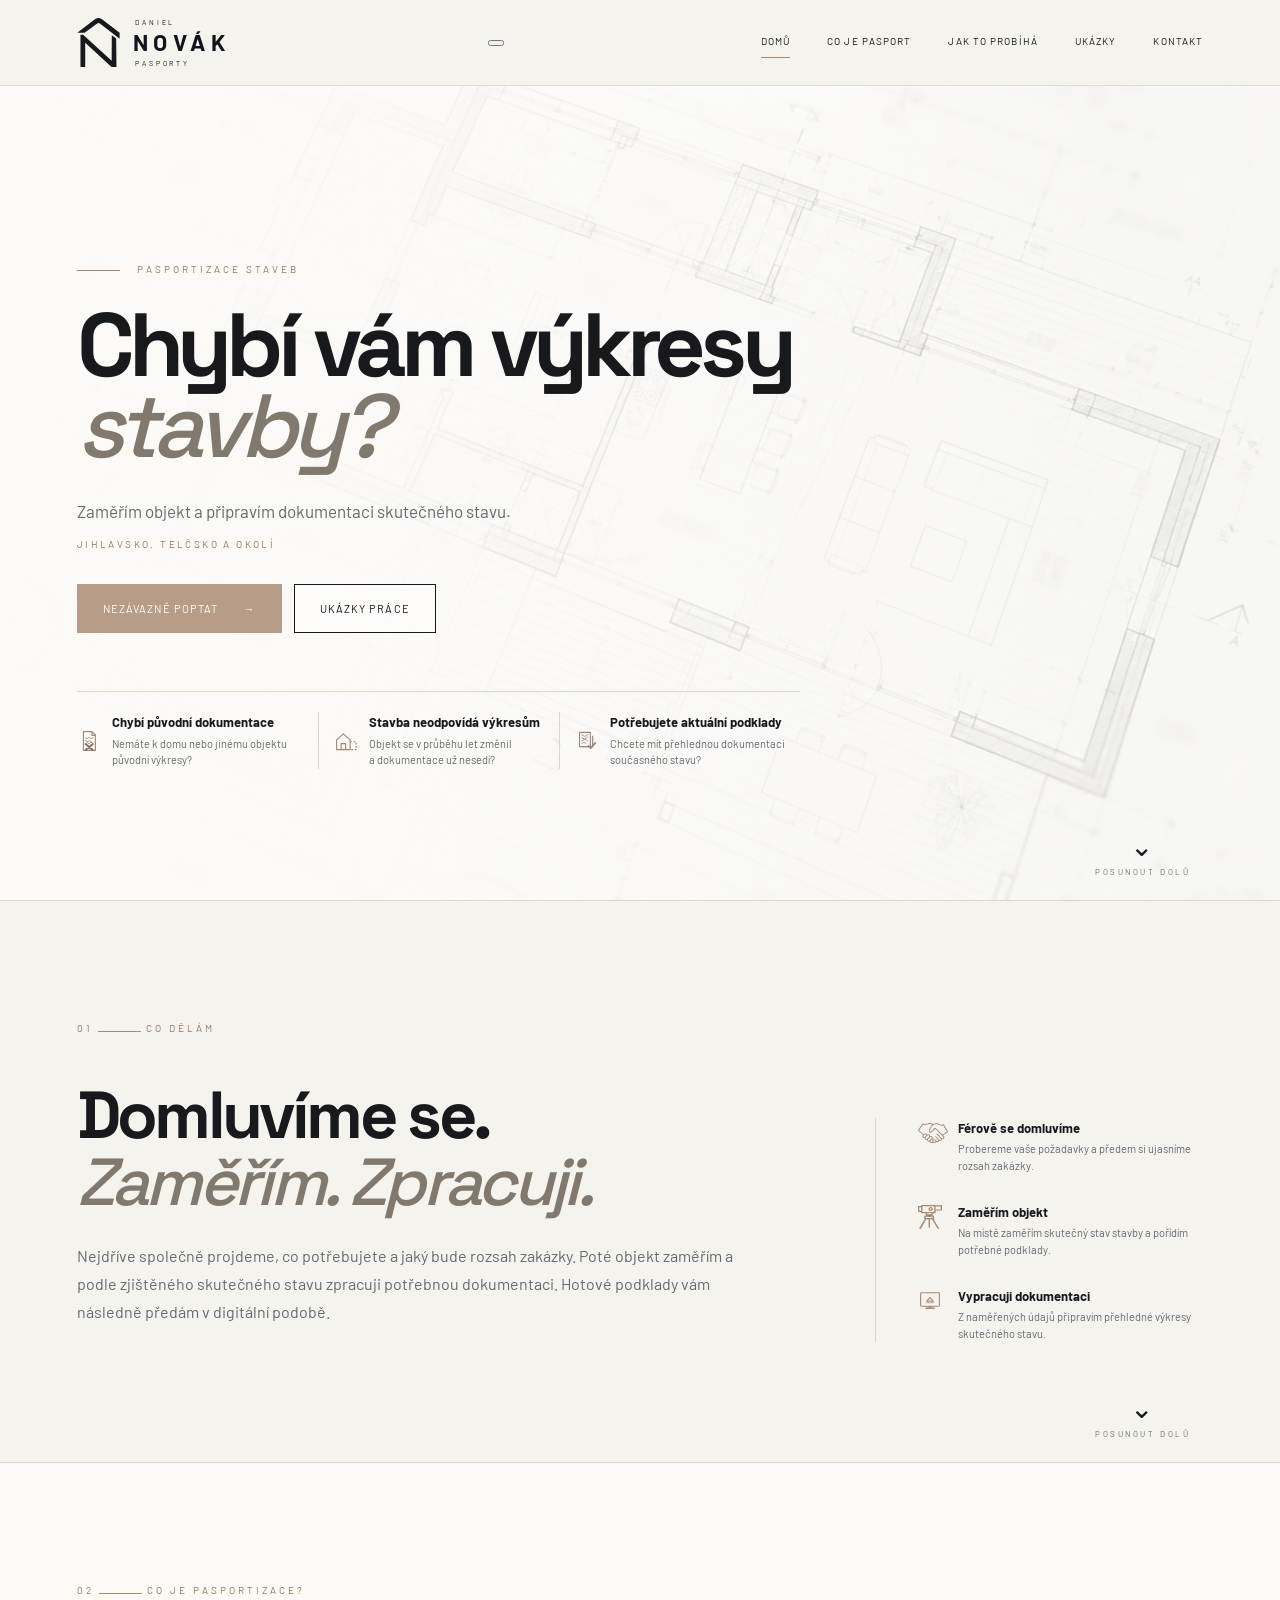
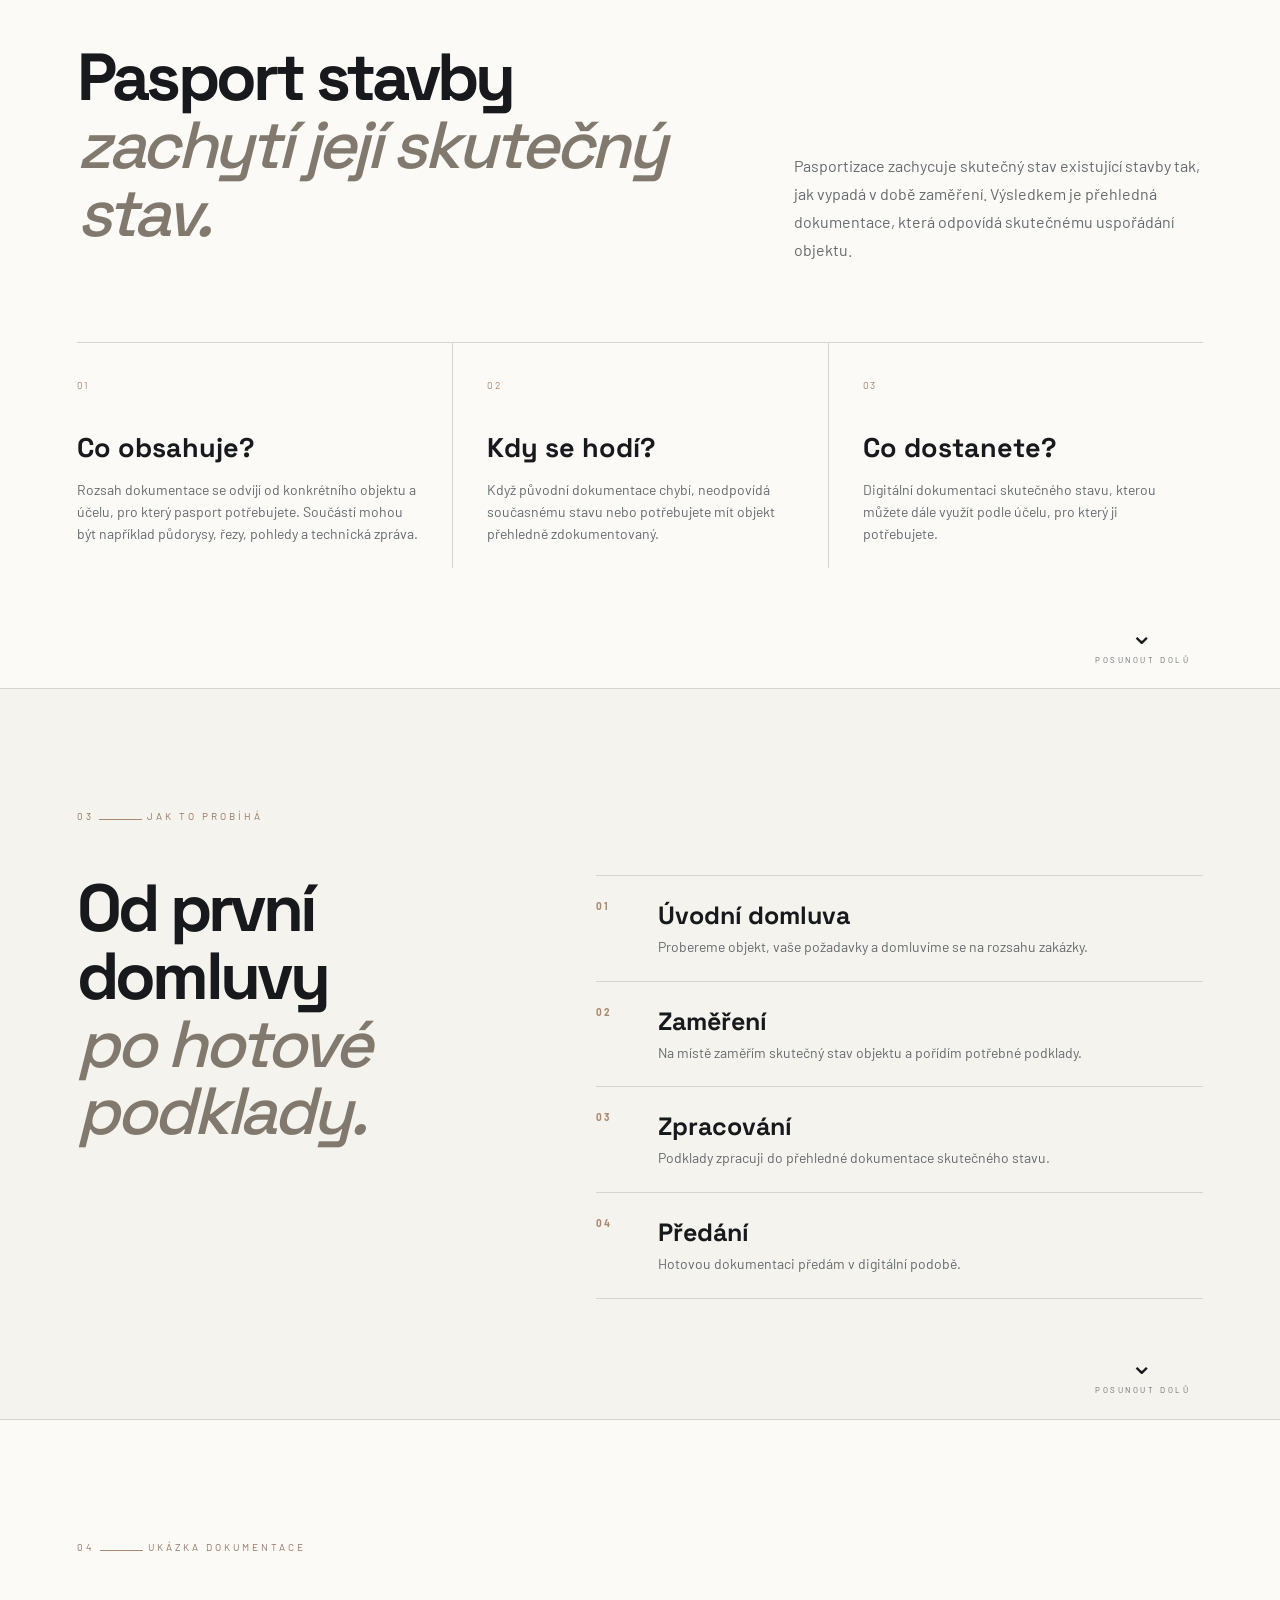
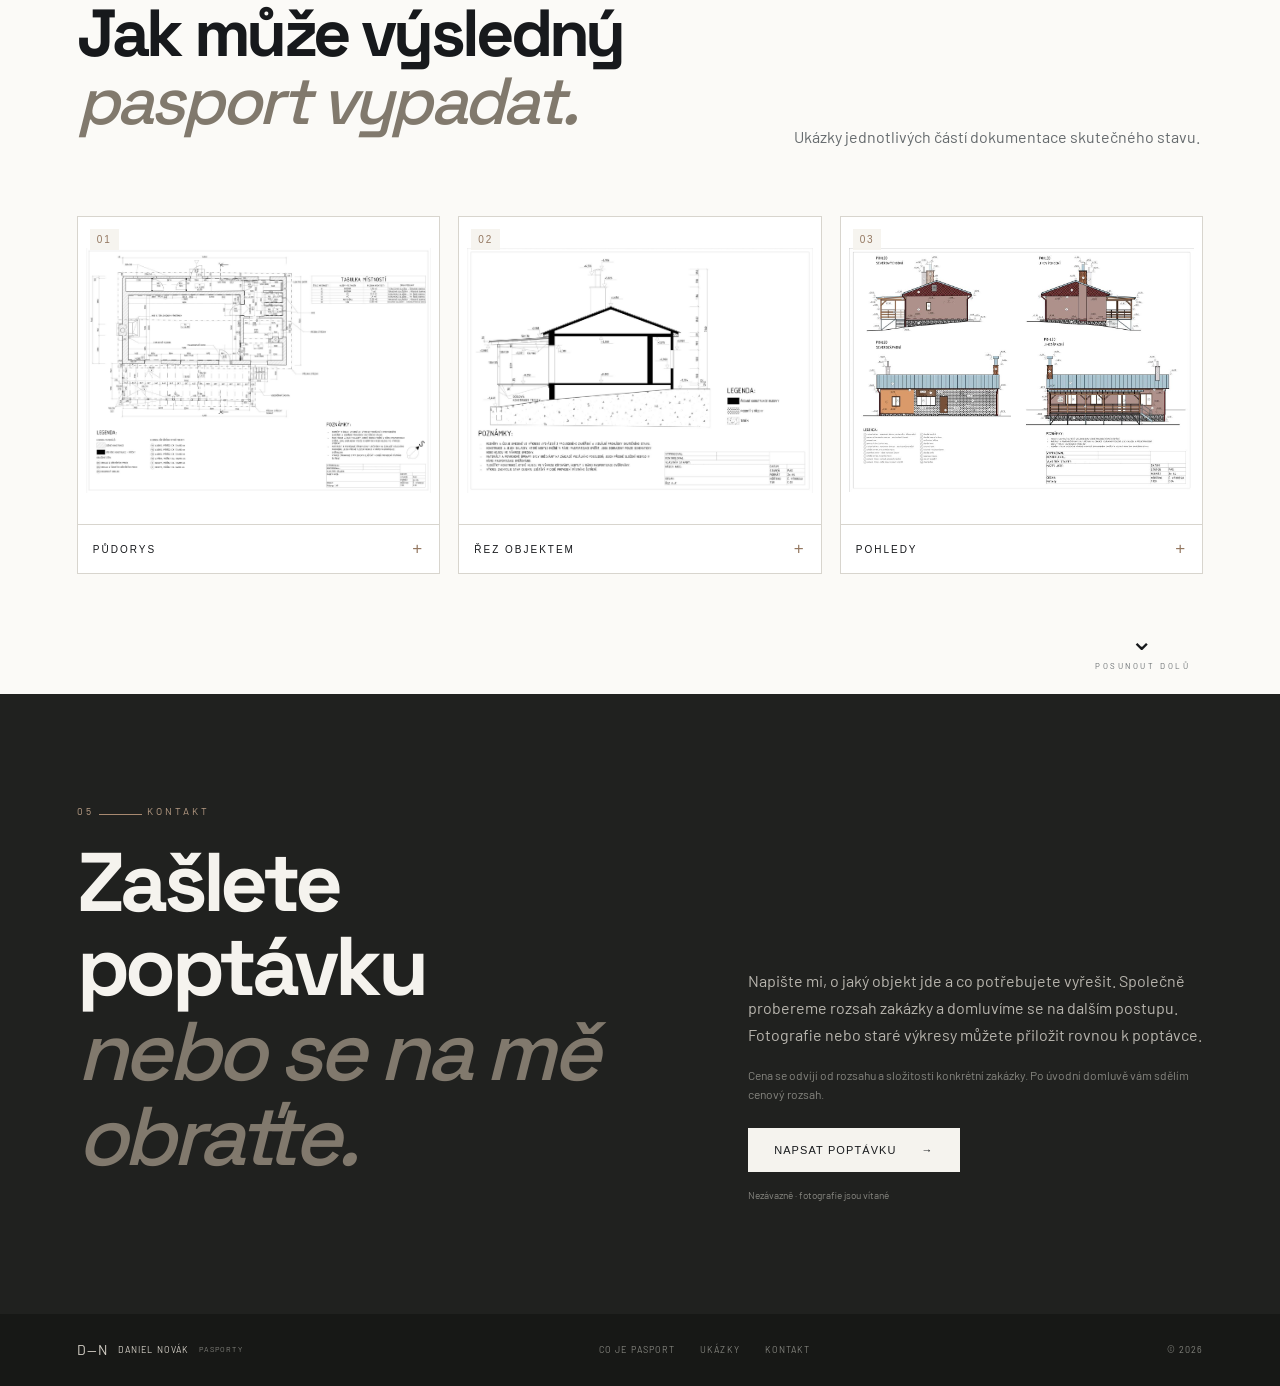
==== commit 3417b11c: "Improve mobile navigation" ====
--- a/index.html
+++ b/index.html
@@ -3,6 +3,7 @@
 <head>
 <meta charset="utf-8">
 <meta name="viewport" content="width=device-width,initial-scale=1">
+<meta name="robots" content="noindex,nofollow">
 <meta name="description" content="Daniel Novák — pasporty staveb na Jihlavsku, Telčsku a v okolí. Zaměření skutečného stavu a přehledná technická dokumentace.">
 <title>Daniel Novák — Pasporty staveb | Jihlavsko a Telčsko</title>
 <meta property="og:type" content="website">
@@ -23,7 +24,8 @@
       <small>PASPORTY</small>
     </span>
   </a>
-  <nav>
+  <button class="nav-toggle" type="button" aria-label="Otevřít menu" aria-expanded="false" aria-controls="siteNav"><span></span><span></span><span></span></button>
+  <nav id="siteNav">
     <a class="active" href="#top">Domů</a>
     <a href="#sluzby">Co je pasport</a>
     <a href="#proces">Jak to probíhá</a>
--- a/style.css
+++ b/style.css
@@ -39,16 +39,14 @@
 .scroll-cue{position:absolute;right:7vw;bottom:22px;font-size:8px;letter-spacing:.32em;color:var(--muted);display:grid;gap:7px;text-align:center;cursor:pointer;transition:color .2s;text-decoration:none}.section-scroll-cue{z-index:2}.scroll-cue span{font-size:28px;line-height:1;color:var(--ink);transition:transform .2s}.scroll-cue:hover{color:var(--ink)}.scroll-cue:hover span{transform:translateY(3px)}
 .modern-section{position:relative;padding:120px 6vw;border-top:1px solid var(--line)}
 .intro-grid{margin-top:45px;display:grid;grid-template-columns:1.35fr .65fr;gap:9vw;align-items:end}
-.intro h2,.services h2,.process h2,.samples h2,.note-section h2,.contact h2{font:700 clamp(44px,5.2vw,74px)/1.02 "Space Grotesk",Arial,sans-serif;letter-spacing:-.055em;margin:0 0 25px}
-.intro p,.services-head p,.samples-head p,.note-inner p{max-width:660px;color:var(--muted);font-size:16px;line-height:1.75}
-.text-link{display:inline-block;margin-top:13px;font-size:10px;letter-spacing:.2em;text-transform:uppercase;color:#947861;border-bottom:1px solid var(--accent);padding-bottom:6px}.text-link span{margin-left:18px}
+ .intro h2,.services h2,.process h2,.samples h2,.contact h2{font:700 clamp(44px,5.2vw,74px)/1.02 "Space Grotesk",Arial,sans-serif;letter-spacing:-.055em;margin:0 0 25px}
+.intro p,.services-head p,.samples-head p{max-width:660px;color:var(--muted);font-size:16px;line-height:1.75}
 .benefits{border-left:1px solid var(--line);padding-left:42px;display:grid;gap:28px}.benefits>div{display:grid;grid-template-columns:40px 1fr;align-items:start}.benefits span{color:var(--accent);grid-row:span 2}.benefit-icon{width:30px;height:30px;display:flex;align-items:center;justify-content:flex-start}.benefit-icon img{width:24px;height:24px;display:block}.benefit-icon img[src="icon-handshake-user.svg"]{width:30px;height:20px;object-fit:contain}
 .services{background:var(--paper)}.services-head{display:grid;grid-template-columns:1.2fr .8fr;gap:8vw;margin-top:45px;align-items:end}
 .services-head p{margin:0 0 8px}.service-list{display:grid;grid-template-columns:repeat(3,1fr);margin-top:70px;border-top:1px solid var(--line)}
 .service-list article{padding:28px 34px 10px 0;min-height:205px}.service-list article+article{border-left:1px solid var(--line);padding-left:34px}.service-list article>span{font-size:10px;color:var(--accent);letter-spacing:.15em}.service-list h3{font:700 27px "Space Grotesk",Arial,sans-serif;margin:34px 0 10px}.service-list p{color:var(--muted);font-size:14px;max-width:360px}
 .process-grid{display:grid;grid-template-columns:.8fr 1.2fr;gap:9vw;margin-top:50px}.steps{max-width:850px}.step{display:grid;grid-template-columns:52px 1fr;gap:10px;padding:23px 0;border-top:1px solid var(--line)}.step:last-child{border-bottom:1px solid var(--line)}.step>b{font-size:10px;color:var(--accent);letter-spacing:.12em}.step h3{font:700 25px "Space Grotesk",Arial,sans-serif;margin:0 0 5px}.step p{color:var(--muted);font-size:14px;margin:0}
 .samples{background:var(--paper)}.samples-head{display:grid;grid-template-columns:1.2fr .8fr;gap:8vw;margin-top:45px;align-items:end}.samples-head p{margin:0 0 10px}
-.note-section{background:#eae6dc}.note-inner{max-width:1000px}.note-inner h2{margin-top:22px}.note-inner p{margin:0}
 .contact{padding:110px 6vw;background:var(--dark);color:var(--bg)}.contact-grid{display:grid;grid-template-columns:1.1fr .9fr;gap:9vw;align-items:end}.contact .section-kicker{color:#b89d85}.contact h2{font-size:clamp(52px,6.5vw,88px);margin-top:20px}.contact-copy p{max-width:500px;color:#b8b5ae;font-size:16px;line-height:1.7;margin:0 0 28px}
 .contact-copy .contact-price{font-size:12px;line-height:1.6;color:#85857f;margin:-10px 0 24px}.contact-btn{background:var(--bg);color:var(--ink);border-color:var(--bg)}.contact-copy>small{display:block;margin-top:16px;color:#85857f;font-size:10px}
 footer{display:flex;align-items:center;justify-content:space-between;padding:25px 6vw;background:#171816;color:#85857f;font-size:9px;letter-spacing:.12em;text-transform:uppercase}.footer-brand{display:flex;gap:10px;align-items:center;color:#d7d2c9}.footer-brand span{font-size:14px}.footer-brand small{color:#85857f}.footer-brand+div{display:flex;gap:25px}
@@ -60,7 +58,7 @@
 @media(max-width:650px){
 .site-header{height:70px;padding:0 6vw}.brand-mark{width:36px;height:41px}.brand-type strong{font-size:18px}nav{gap:14px;font-size:8px}nav a:nth-child(2),nav a:nth-child(3){display:none}
 .hero{min-height:calc(100svh - 70px)}.hero-blueprint{background-size:cover,auto 100%;background-position:center,right center;opacity:.2}.hero-inner{min-height:calc(100svh - 70px);padding:80px 7vw 45px;align-items:center}.hero h1{font-size:clamp(50px,14vw,75px)}.lead{font-size:15px}.hero-actions{margin-bottom:40px;flex-wrap:wrap}.hero-services{grid-template-columns:1fr}.hero-services>div{padding:14px 0}.hero-services>div+div{border-left:0;border-top:1px solid var(--line);padding-left:0}.scroll-cue{display:none}
-.modern-section{padding:82px 7vw}.intro-grid,.services-head,.process-grid,.samples-head,.contact-grid{grid-template-columns:1fr;gap:38px}.intro h2,.services h2,.process h2,.samples h2,.note-section h2{font-size:clamp(42px,12vw,60px)}.benefits{border-left:0;border-top:1px solid var(--line);padding:28px 0 0}.service-list{grid-template-columns:1fr;margin-top:45px}.service-list article,.service-list article+article{border-left:0;border-bottom:1px solid var(--line);padding:24px 0;min-height:0}.service-list h3{margin:20px 0 7px}.samples-head{margin-top:38px}.contact{padding:82px 7vw}.contact h2{font-size:clamp(48px,14vw,70px)}footer{flex-wrap:wrap;gap:18px}.footer-brand+div{display:none}.modal{padding:12px}.modal-inner{width:100%;max-height:calc(100vh - 24px);min-height:100%;padding:45px 25px}.modal h2{font-size:36px}.form-grid{grid-template-columns:1fr}
+.modern-section{padding:82px 7vw}.intro-grid,.services-head,.process-grid,.samples-head,.contact-grid{grid-template-columns:1fr;gap:38px}.intro h2,.services h2,.process h2,.samples h2{font-size:clamp(42px,12vw,60px)}.benefits{border-left:0;border-top:1px solid var(--line);padding:28px 0 0}.service-list{grid-template-columns:1fr;margin-top:45px}.service-list article,.service-list article+article{border-left:0;border-bottom:1px solid var(--line);padding:24px 0;min-height:0}.service-list h3{margin:20px 0 7px}.samples-head{margin-top:38px}.contact{padding:82px 7vw}.contact h2{font-size:clamp(48px,14vw,70px)}footer{flex-wrap:wrap;gap:18px}.footer-brand+div{display:none}.modal{padding:12px}.modal-inner{width:100%;max-height:calc(100vh - 24px);min-height:100%;padding:45px 25px}.modal h2{font-size:36px}.form-grid{grid-template-columns:1fr}
 }
 .sample-grid{display:grid !important;grid-template-columns:repeat(3,minmax(0,1fr)) !important;gap:18px;margin-top:55px}
 .sample-card{position:relative;display:block;width:100%;padding:0;border:1px solid var(--line);background:#fff;overflow:hidden;cursor:pointer;text-align:left;color:var(--ink);transition:transform .25s,box-shadow .25s}
@@ -86,3 +84,6 @@
 }
 
 @media(max-width:600px){.sample-grid{grid-template-columns:1fr !important;gap:14px;margin-top:40px}.sample-card img{height:290px}.lightbox{padding:20px 50px}.lightbox-stage{width:100%;height:calc(100vh - 40px)}.lightbox-arrow{font-size:28px;padding:15px 8px}.lightbox-prev{left:5px}.lightbox-next{right:5px}}
+
+.privacy-link{color:inherit;text-decoration:underline;text-underline-offset:3px}.privacy-link:hover{color:var(--ink)}
+.privacy-page{max-width:980px;margin:0 auto}.privacy-page h1{font:700 clamp(44px,5.2vw,74px)/1.02 "Space Grotesk",Arial,sans-serif;letter-spacing:-.055em;margin:24px 0 30px}.privacy-page h2{font:700 28px "Space Grotesk",Arial,sans-serif;margin:48px 0 12px}.privacy-page p{max-width:760px;color:var(--muted);font-size:16px;line-height:1.75}.privacy-note{font-size:12px!important;color:#947861!important;margin-top:55px}
